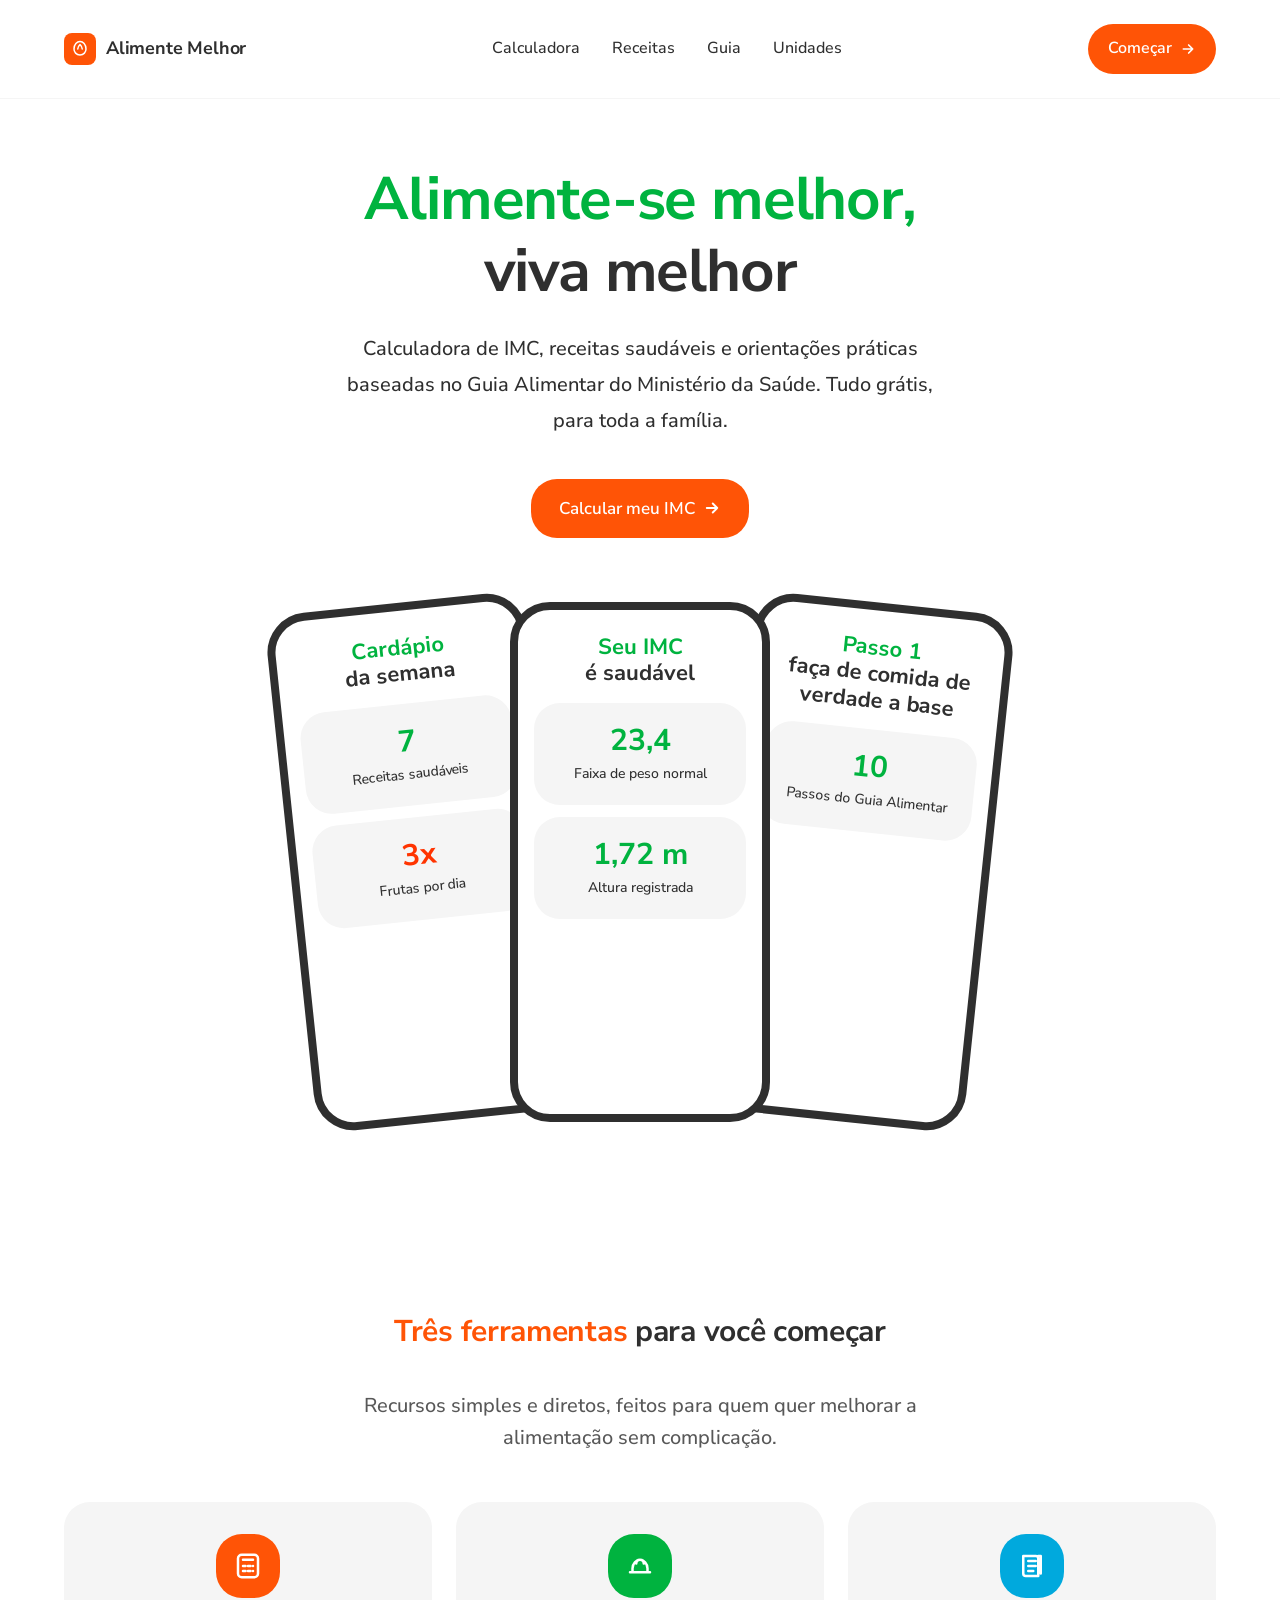
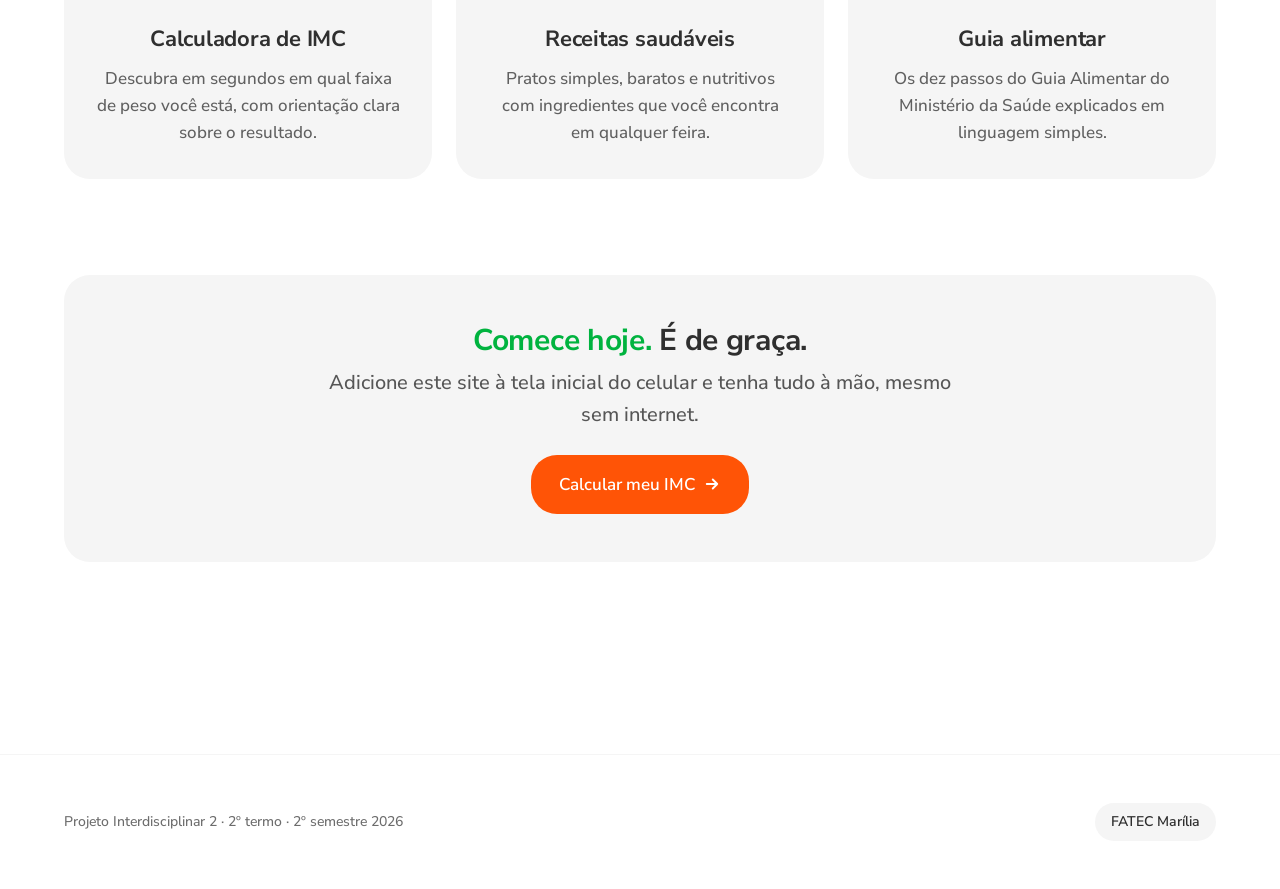
==== index.html @ 2efef9ff "primeiro envio" ====
<!DOCTYPE html>
<html lang="pt-BR">
<head>
  <meta charset="UTF-8">
  <meta name="viewport" content="width=device-width, initial-scale=1.0">
  <title>Alimente Melhor — Orientação sobre alimentação saudável</title>
  <meta name="description" content="Calculadora de IMC, receitas simples e o Guia Alimentar do Ministério da Saúde em linguagem clara. Projeto educativo da FATEC Marília.">
  <meta name="theme-color" content="#ff5406">

  <!-- PWA -->
  <link rel="manifest" href="manifest.json">
  <link rel="icon" type="image/svg+xml" href="assets/icons/icon.svg">

  <!-- Fonte primária: Nunito Sans (substituto oficial de Aquawax Pro) -->
  <link rel="preconnect" href="https://fonts.googleapis.com">
  <link rel="preconnect" href="https://fonts.gstatic.com" crossorigin>
  <link href="https://fonts.googleapis.com/css2?family=Nunito+Sans:wght@500;600;700&display=swap" rel="stylesheet">

  <link rel="stylesheet" href="css/variables.css">
  <link rel="stylesheet" href="css/style.css">
</head>
<body>

  <!-- ========== Header ========== -->
  <header class="site-header">
    <div class="container">
      <a href="index.html" class="brand">
        <div class="brand-mark" aria-hidden="true">
          <svg width="18" height="18" viewBox="0 0 24 24" fill="none">
            <path d="M12 2C8 2 4 6 4 12c0 4 3 8 8 8s8-4 8-8c0-6-4-10-8-10z M12 6c-2 2-3 4-3 6 M12 6c2 2 3 4 3 6" stroke="white" stroke-width="2" stroke-linecap="round"/>
          </svg>
        </div>
        <span class="brand-name">Alimente Melhor</span>
      </a>

      <nav class="site-nav" aria-label="Navegação principal">
        <a href="calculadora.html" class="nav-link">Calculadora</a>
        <a href="receitas.html" class="nav-link">Receitas</a>
        <a href="guia.html" class="nav-link">Guia</a>
        <a href="unidades.html" class="nav-link">Unidades</a>
      </nav>

      <a href="calculadora.html" class="btn-filled">
        Começar
        <svg width="16" height="16" viewBox="0 0 24 24" fill="none" aria-hidden="true">
          <path d="M5 12h14 M13 6l6 6-6 6" stroke="currentColor" stroke-width="2.5" stroke-linecap="round" stroke-linejoin="round"/>
        </svg>
      </a>
    </div>
  </header>

  <!-- ========== Hero ========== -->
  <section class="hero">
    <div class="container">
      <h1 class="hero-headline">
        <span class="accent-green">Alimente-se melhor,</span><br>
        <span class="dark">viva melhor</span>
      </h1>
      <p class="hero-sub">
        Calculadora de IMC, receitas saudáveis e orientações práticas baseadas no
        Guia Alimentar do Ministério da Saúde. Tudo grátis, para toda a família.
      </p>
      <div class="hero-actions">
        <a href="calculadora.html" class="btn-filled large">
          Calcular meu IMC
          <svg width="18" height="18" viewBox="0 0 24 24" fill="none" aria-hidden="true">
            <path d="M5 12h14 M13 6l6 6-6 6" stroke="currentColor" stroke-width="2.5" stroke-linecap="round" stroke-linejoin="round"/>
          </svg>
        </a>
      </div>

      <!-- Mockups de tela (representando o site em uso) -->
      <div class="hero-mockups" aria-hidden="true">
        <div class="phone-mockup rotate-left">
          <div class="mockup-inner-headline"><span class="g">Cardápio</span><br>da semana</div>
          <div class="mockup-inner-card">
            <div class="mockup-metric">7</div>
            <div class="mockup-label">Receitas saudáveis</div>
          </div>
          <div class="mockup-inner-card">
            <div class="mockup-metric warn">3x</div>
            <div class="mockup-label">Frutas por dia</div>
          </div>
        </div>

        <div class="phone-mockup center">
          <div class="mockup-inner-headline"><span class="g">Seu IMC</span><br>é saudável</div>
          <div class="mockup-inner-card">
            <div class="mockup-metric">23,4</div>
            <div class="mockup-label">Faixa de peso normal</div>
          </div>
          <div class="mockup-inner-card">
            <div class="mockup-metric">1,72 m</div>
            <div class="mockup-label">Altura registrada</div>
          </div>
        </div>

        <div class="phone-mockup rotate-right">
          <div class="mockup-inner-headline"><span class="g">Passo 1</span><br>faça de comida de verdade a base</div>
          <div class="mockup-inner-card">
            <div class="mockup-metric">10</div>
            <div class="mockup-label">Passos do Guia Alimentar</div>
          </div>
        </div>
      </div>
    </div>
  </section>

  <!-- ========== Features ========== -->
  <section class="section" style="background: var(--color-paper-white);">
    <div class="container">
      <h2 class="section-heading">
        <span class="accent-orange">Três ferramentas</span>
        <span class="dark">para você começar</span>
      </h2>
      <p class="section-sub">
        Recursos simples e diretos, feitos para quem quer melhorar
        a alimentação sem complicação.
      </p>

      <div class="feature-grid">
        <a href="calculadora.html" class="feature-card">
          <div class="feature-icon orange" aria-hidden="true">
            <svg width="30" height="30" viewBox="0 0 24 24" fill="none">
              <rect x="4" y="3" width="16" height="18" rx="3" stroke="white" stroke-width="2"/>
              <path d="M8 7h8 M8 12h2 M12 12h2 M16 12h.01 M8 16h2 M12 16h2 M16 16h.01" stroke="white" stroke-width="2" stroke-linecap="round"/>
            </svg>
          </div>
          <h3 class="feature-title">Calculadora de IMC</h3>
          <p class="feature-text">
            Descubra em segundos em qual faixa de peso você está, com
            orientação clara sobre o resultado.
          </p>
        </a>

        <a href="receitas.html" class="feature-card">
          <div class="feature-icon green" aria-hidden="true">
            <svg width="30" height="30" viewBox="0 0 24 24" fill="none">
              <path d="M6 14c0-4 3-7 6-7s6 3 6 7v3H6v-3z M4 17h16 M9 10c0-2 1-3 3-3s3 1 3 3" stroke="white" stroke-width="2" stroke-linecap="round" stroke-linejoin="round"/>
            </svg>
          </div>
          <h3 class="feature-title">Receitas saudáveis</h3>
          <p class="feature-text">
            Pratos simples, baratos e nutritivos com ingredientes que
            você encontra em qualquer feira.
          </p>
        </a>

        <a href="guia.html" class="feature-card">
          <div class="feature-icon blue" aria-hidden="true">
            <svg width="30" height="30" viewBox="0 0 24 24" fill="none">
              <path d="M5 4h10a2 2 0 012 2v14H7a2 2 0 01-2-2V4z M17 4h2v14 M9 8h6 M9 12h6 M9 16h4" stroke="white" stroke-width="2" stroke-linecap="round" stroke-linejoin="round"/>
            </svg>
          </div>
          <h3 class="feature-title">Guia alimentar</h3>
          <p class="feature-text">
            Os dez passos do Guia Alimentar do Ministério da Saúde
            explicados em linguagem simples.
          </p>
        </a>
      </div>
    </div>
  </section>

  <!-- ========== CTA final ========== -->
  <section class="section" style="padding-top: 0;">
    <div class="container">
      <div class="cta-card">
        <h2 class="section-heading" style="margin-bottom: var(--space-1);">
          <span class="accent-green">Comece hoje.</span>
          <span class="dark">É de graça.</span>
        </h2>
        <p class="section-sub">
          Adicione este site à tela inicial do celular e tenha tudo à mão,
          mesmo sem internet.
        </p>
        <a href="calculadora.html" class="btn-filled large">
          Calcular meu IMC
          <svg width="18" height="18" viewBox="0 0 24 24" fill="none" aria-hidden="true">
            <path d="M5 12h14 M13 6l6 6-6 6" stroke="currentColor" stroke-width="2.5" stroke-linecap="round" stroke-linejoin="round"/>
          </svg>
        </a>
      </div>
    </div>
  </section>

  <!-- ========== Footer ========== -->
  <footer class="site-footer">
    <div class="container">
      <span class="footer-text">Projeto Interdisciplinar 2 · 2º termo · 2º semestre 2026</span>
      <span class="footer-badge">FATEC Marília</span>
    </div>
  </footer>

  <!-- Service worker -->
  <script>
    if ('serviceWorker' in navigator) {
      window.addEventListener('load', () => {
        navigator.serviceWorker.register('sw.js').catch(() => {});
      });
    }
  </script>
</body>
</html>
---- css/variables.css ----
/* ============================================================
   Alimente Melhor — Design Tokens
   Baseado no sistema de estilo Foodnoms
   ============================================================ */

:root {
  /* -----------------------------------
     Cores — paleta fechada, não adicionar novas
     ----------------------------------- */

  /* Superfícies */
  --color-paper-white: #ffffff;        /* canvas dominante */
  --color-fog: #f5f5f5;                /* canvas alternativo (cards, seções) */

  /* Acentos quentes */
  --color-ember-orange: #ff5406;       /* acento de marca (botões preenchidos, logo) */
  --color-sunset-orange: #ff6d00;      /* headings secundários */
  --color-signal-red-orange: #ff3400;  /* dado negativo / excesso */
  --color-alert-red: #ff001e;          /* alerta máximo */

  /* Acentos frios */
  --color-verdant-green: #00b33f;      /* dado positivo / progresso */
  --color-sky-blue: #00a9dd;           /* categorias de dados */
  --color-mist-blue: #72a2c5;          /* dado secundário */
  --color-iris: #5856de;               /* headings em páginas de suporte */
  --color-electric-blue: #0099f9;      /* highlights em suporte */
  --color-plum: #bd4be5;               /* tags de categoria */
  --color-amber: #945300;              /* texto de dado denso */

  /* Texto */
  --color-graphite: #2f2f2f;           /* texto primário */
  --color-charcoal: #000000;           /* ênfase máxima (uso raro) */

  /* -----------------------------------
     Tipografia
     ----------------------------------- */

  /* Fonte primária — Nunito Sans como substituto oficial de Aquawax Pro */
  --font-primary: 'Nunito Sans', ui-sans-serif, system-ui, -apple-system,
                  BlinkMacSystemFont, "Segoe UI", Roboto, sans-serif;

  /* Fonte de UI micro (< 12px) */
  --font-system: ui-sans-serif, system-ui, -apple-system, BlinkMacSystemFont,
                 "Segoe UI", Roboto, sans-serif;

  /* Escala tipográfica — NUNCA interpolar entre estes valores */
  --text-tiny: 12px;         /* line-height 1.2 */
  --text-caption: 14px;      /* line-height 1.2 */
  --text-body-sm: 16px;      /* line-height 1.4 */
  --text-body: 17px;         /* line-height 1.6 */
  --text-subheading: 20px;   /* line-height 1.8 */
  --text-heading-sm: 22px;   /* line-height 1.2 */
  --text-heading: 30px;      /* line-height 1.2 — section headings */
  --text-display: 60px;      /* line-height 1.2 — hero */

  /* Pesos */
  --weight-medium: 500;
  --weight-demibold: 600;
  --weight-bold: 700;

  /* -----------------------------------
     Espaçamento — base 8px
     ----------------------------------- */
  --space-1: 8px;
  --space-3: 24px;
  --space-4: 32px;
  --space-5: 40px;
  --space-6: 48px;
  --space-7: 56px;
  --space-8: 64px;
  --space-12: 96px;   /* section gap */

  /* -----------------------------------
     Layout
     ----------------------------------- */
  --page-max-width: 1200px;
  --section-gap: 96px;
  --card-padding: 32px;
  --element-gap: 20px;

  /* -----------------------------------
     Border radius — 26px em TUDO interativo/card
     ----------------------------------- */
  --radius: 26px;
}
---- css/style.css ----
/* ============================================================
   Alimente Melhor — Estilos base
   Regras do sistema:
   - Radius 26px em TUDO interativo (botão, card, tag, input)
   - Zero sombra, zero gradiente — sistema flat
   - Headlines duas cores: cor de resultado + Graphite
   - Texto colorido apenas sobre branco ou Fog
   ============================================================ */

/* -----------------------------------
   Reset básico
   ----------------------------------- */
*,
*::before,
*::after {
  box-sizing: border-box;
  margin: 0;
  padding: 0;
}

html {
  scroll-behavior: smooth;
}

body {
  font-family: var(--font-primary);
  font-size: var(--text-body);
  font-weight: var(--weight-medium);
  line-height: 1.6;
  color: var(--color-graphite);
  background: var(--color-paper-white);
  -webkit-font-smoothing: antialiased;
  -moz-osx-font-smoothing: grayscale;
}

img,
svg {
  display: block;
  max-width: 100%;
}

a {
  color: inherit;
  text-decoration: none;
}

button {
  font-family: inherit;
  cursor: pointer;
  border: none;
  background: none;
}

/* -----------------------------------
   Layout container
   ----------------------------------- */
.container {
  max-width: var(--page-max-width);
  margin: 0 auto;
  padding: 0 var(--space-3);
}

.section {
  padding: var(--section-gap) 0;
}

/* -----------------------------------
   Header
   ----------------------------------- */
.site-header {
  padding: var(--space-3) 0;
  background: var(--color-paper-white);
  border-bottom: 1px solid var(--color-fog);
}

.site-header .container {
  display: flex;
  align-items: center;
  justify-content: space-between;
  gap: var(--space-3);
}

.brand {
  display: flex;
  align-items: center;
  gap: 10px;
  color: var(--color-graphite);
}

.brand-mark {
  width: 32px;
  height: 32px;
  background: var(--color-ember-orange);
  border-radius: 8px;
  display: flex;
  align-items: center;
  justify-content: center;
  color: var(--color-paper-white);
  font-weight: var(--weight-bold);
  font-size: 18px;
}

.brand-name {
  font-size: 18px;
  font-weight: var(--weight-bold);
  color: var(--color-graphite);
  letter-spacing: -0.01em;
}

.site-nav {
  display: flex;
  gap: var(--space-3);
}

.nav-link {
  font-size: var(--text-body-sm);
  font-weight: var(--weight-medium);
  color: var(--color-graphite);
  padding: 8px 4px;
}

.nav-link:hover {
  color: var(--color-ember-orange);
}

/* -----------------------------------
   Botão preenchido (brand accent)
   Ember Orange preenchido — radius 26px
   ----------------------------------- */
.btn-filled {
  display: inline-flex;
  align-items: center;
  gap: 8px;
  background: var(--color-ember-orange);
  color: var(--color-paper-white);
  font-size: var(--text-body-sm);
  font-weight: var(--weight-demibold);
  padding: 12px 20px;
  border-radius: var(--radius);
  transition: background 0.15s ease;
}

.btn-filled:hover {
  background: var(--color-signal-red-orange);
}

.btn-filled.large {
  font-size: var(--text-body);
  padding: 16px 28px;
}

/* Botão escuro (Graphite) — variante do App Store Badge */
.btn-dark {
  display: inline-flex;
  align-items: center;
  gap: 8px;
  background: var(--color-graphite);
  color: var(--color-paper-white);
  font-size: var(--text-body-sm);
  font-weight: var(--weight-demibold);
  padding: 12px 20px;
  border-radius: var(--radius);
}

/* -----------------------------------
   Hero
   ----------------------------------- */
.hero {
  padding: var(--space-8) 0 var(--space-12);
  text-align: center;
  background: var(--color-paper-white);
}

.hero-headline {
  font-size: var(--text-display);
  font-weight: var(--weight-bold);
  line-height: 1.2;
  letter-spacing: -0.02em;
  margin-bottom: var(--space-3);
  max-width: 900px;
  margin-left: auto;
  margin-right: auto;
}

/* Padrão two-tone: cor de resultado + Graphite */
.hero-headline .accent-green { color: var(--color-verdant-green); }
.hero-headline .accent-orange { color: var(--color-ember-orange); }
.hero-headline .dark { color: var(--color-graphite); }

.hero-sub {
  font-size: var(--text-subheading);
  font-weight: var(--weight-medium);
  line-height: 1.8;
  color: var(--color-graphite);
  max-width: 600px;
  margin: 0 auto var(--space-5);
}

.hero-actions {
  display: flex;
  justify-content: center;
  gap: var(--space-1);
  flex-wrap: wrap;
}

/* Hero mockups — 3 telas em fanning */
.hero-mockups {
  margin-top: var(--space-8);
  display: flex;
  justify-content: center;
  align-items: center;
  gap: -20px;
  flex-wrap: wrap;
}

.phone-mockup {
  width: 260px;
  height: 520px;
  background: var(--color-paper-white);
  border: 8px solid var(--color-graphite);
  border-radius: 40px;
  padding: 24px 16px;
  margin: 0 -20px;
  position: relative;
}

.phone-mockup.rotate-left { transform: rotate(-6deg); }
.phone-mockup.rotate-right { transform: rotate(6deg); }
.phone-mockup.center { z-index: 2; }

/* Conteúdo interno do mockup — mantém estilo Foodnoms */
.mockup-inner-headline {
  font-size: 22px;
  font-weight: var(--weight-bold);
  line-height: 1.2;
  margin-bottom: 16px;
  color: var(--color-graphite);
}

.mockup-inner-headline .g { color: var(--color-verdant-green); }

.mockup-inner-card {
  background: var(--color-fog);
  border-radius: var(--radius);
  padding: 20px;
  margin-bottom: 12px;
}

.mockup-metric {
  font-size: 30px;
  font-weight: var(--weight-bold);
  line-height: 1.2;
  color: var(--color-verdant-green);
}

.mockup-metric.warn { color: var(--color-signal-red-orange); }

.mockup-label {
  font-size: 14px;
  font-weight: var(--weight-medium);
  color: var(--color-graphite);
  margin-top: 4px;
}

/* -----------------------------------
   Section heading — 30px Bold two-tone
   ----------------------------------- */
.section-heading {
  font-size: var(--text-heading);
  font-weight: var(--weight-bold);
  line-height: 1.2;
  letter-spacing: -0.01em;
  margin-bottom: var(--space-5);
  text-align: center;
}

.section-heading .accent-green { color: var(--color-verdant-green); }
.section-heading .accent-orange { color: var(--color-ember-orange); }
.section-heading .dark { color: var(--color-graphite); }

.section-sub {
  font-size: var(--text-subheading);
  font-weight: var(--weight-medium);
  line-height: 1.6;
  color: var(--color-graphite);
  max-width: 640px;
  margin: 0 auto var(--space-6);
  text-align: center;
  opacity: 0.8;
}

/* -----------------------------------
   Feature cards — 26px radius, fundo Fog
   ----------------------------------- */
.feature-grid {
  display: grid;
  grid-template-columns: repeat(auto-fit, minmax(260px, 1fr));
  gap: var(--space-3);
}

.feature-card {
  background: var(--color-fog);
  border-radius: var(--radius);
  padding: var(--card-padding);
  text-align: center;
}

.feature-icon {
  width: 64px;
  height: 64px;
  border-radius: var(--radius);
  display: inline-flex;
  align-items: center;
  justify-content: center;
  color: var(--color-paper-white);
  font-size: 30px;
  font-weight: var(--weight-bold);
  margin-bottom: var(--space-3);
}

.feature-icon.orange { background: var(--color-ember-orange); }
.feature-icon.green { background: var(--color-verdant-green); }
.feature-icon.blue { background: var(--color-sky-blue); }
.feature-icon.iris { background: var(--color-iris); }

.feature-title {
  font-size: var(--text-heading-sm);
  font-weight: var(--weight-bold);
  color: var(--color-graphite);
  margin-bottom: 8px;
  letter-spacing: -0.01em;
}

.feature-text {
  font-size: var(--text-body);
  font-weight: var(--weight-medium);
  line-height: 1.6;
  color: var(--color-graphite);
  opacity: 0.75;
}

/* -----------------------------------
   Card CTA — banner de download
   ----------------------------------- */
.cta-card {
  background: var(--color-fog);
  border-radius: var(--radius);
  padding: var(--space-6) var(--space-5);
  text-align: center;
}

.cta-card .section-heading {
  margin-bottom: var(--space-1);
}

.cta-card .section-sub {
  margin-bottom: var(--space-3);
}

/* -----------------------------------
   Calculadora IMC
   ----------------------------------- */
.calc-wrapper {
  max-width: 640px;
  margin: 0 auto;
}

.calc-form {
  background: var(--color-fog);
  border-radius: var(--radius);
  padding: var(--space-5);
  margin-bottom: var(--space-4);
}

.form-row {
  display: grid;
  grid-template-columns: 1fr 1fr;
  gap: var(--space-3);
  margin-bottom: var(--space-3);
}

@media (max-width: 480px) {
  .form-row { grid-template-columns: 1fr; }
}

.form-field label {
  display: block;
  font-size: var(--text-caption);
  font-weight: var(--weight-demibold);
  color: var(--color-graphite);
  margin-bottom: 8px;
}

.form-field input {
  width: 100%;
  font-family: inherit;
  font-size: var(--text-body);
  font-weight: var(--weight-medium);
  color: var(--color-graphite);
  background: var(--color-paper-white);
  border: 2px solid transparent;
  border-radius: var(--radius);
  padding: 14px 20px;
  outline: none;
  transition: border-color 0.15s ease;
}

.form-field input:focus {
  border-color: var(--color-ember-orange);
}

.form-error {
  font-size: var(--text-caption);
  font-weight: var(--weight-demibold);
  color: var(--color-signal-red-orange);
  margin-top: 8px;
  min-height: 20px;
}

/* Resultado */
.result-card {
  background: var(--color-paper-white);
  border: 3px solid var(--color-fog);
  border-radius: var(--radius);
  padding: var(--space-5);
  text-align: center;
  display: none;
}

.result-card.visible { display: block; }

.result-imc-label {
  font-size: var(--text-caption);
  font-weight: var(--weight-demibold);
  color: var(--color-graphite);
  opacity: 0.7;
  text-transform: uppercase;
  letter-spacing: 0.08em;
  margin-bottom: 8px;
}

.result-imc-value {
  font-size: var(--text-display);
  font-weight: var(--weight-bold);
  line-height: 1.2;
  margin-bottom: var(--space-1);
}

.result-classification {
  font-size: var(--text-heading);
  font-weight: var(--weight-bold);
  line-height: 1.2;
  margin-bottom: var(--space-3);
}

.result-message {
  font-size: var(--text-body);
  font-weight: var(--weight-medium);
  line-height: 1.6;
  color: var(--color-graphite);
  max-width: 480px;
  margin: 0 auto var(--space-3);
  opacity: 0.85;
}

/* Cores de resultado por faixa */
.color-blue { color: var(--color-sky-blue); }
.color-green { color: var(--color-verdant-green); }
.color-orange { color: var(--color-sunset-orange); }
.color-red-orange { color: var(--color-signal-red-orange); }
.color-red { color: var(--color-alert-red); }

/* Barra de escala */
.scale-bar {
  display: flex;
  border-radius: var(--radius);
  overflow: hidden;
  height: 12px;
  margin: var(--space-3) 0;
}

.scale-segment {
  flex: 1;
  height: 100%;
}

.scale-segment.blue { background: var(--color-sky-blue); }
.scale-segment.green { background: var(--color-verdant-green); }
.scale-segment.orange { background: var(--color-sunset-orange); }
.scale-segment.red-orange { background: var(--color-signal-red-orange); }
.scale-segment.red { background: var(--color-alert-red); }

.scale-legend {
  display: flex;
  justify-content: space-between;
  font-size: var(--text-tiny);
  font-family: var(--font-system);
  font-weight: var(--weight-demibold);
  color: var(--color-graphite);
  opacity: 0.7;
}

/* -----------------------------------
   Receitas grid
   ----------------------------------- */
.recipe-grid {
  display: grid;
  grid-template-columns: repeat(auto-fit, minmax(280px, 1fr));
  gap: var(--space-3);
}

.recipe-card {
  background: var(--color-fog);
  border-radius: var(--radius);
  padding: var(--card-padding);
  display: flex;
  flex-direction: column;
}

.recipe-tag {
  display: inline-block;
  align-self: flex-start;
  background: var(--color-paper-white);
  color: var(--color-verdant-green);
  font-size: var(--text-caption);
  font-weight: var(--weight-demibold);
  padding: 6px 14px;
  border-radius: var(--radius);
  margin-bottom: var(--space-1);
}

.recipe-tag.orange { color: var(--color-ember-orange); }
.recipe-tag.iris { color: var(--color-iris); }

.recipe-title {
  font-size: var(--text-heading-sm);
  font-weight: var(--weight-bold);
  color: var(--color-graphite);
  margin-bottom: var(--space-1);
  letter-spacing: -0.01em;
}

.recipe-desc {
  font-size: var(--text-body-sm);
  font-weight: var(--weight-medium);
  line-height: 1.5;
  color: var(--color-graphite);
  opacity: 0.75;
  margin-bottom: var(--space-3);
}

.recipe-details {
  border-top: 1px solid var(--color-paper-white);
  padding-top: var(--space-3);
  margin-top: auto;
}

.recipe-details h4 {
  font-size: var(--text-caption);
  font-weight: var(--weight-demibold);
  color: var(--color-graphite);
  text-transform: uppercase;
  letter-spacing: 0.06em;
  opacity: 0.6;
  margin-bottom: 10px;
}

.recipe-details ul {
  list-style: none;
  font-size: var(--text-body-sm);
  font-weight: var(--weight-medium);
  line-height: 1.6;
  color: var(--color-graphite);
}

.recipe-details li {
  padding-left: 18px;
  position: relative;
  margin-bottom: 4px;
}

.recipe-details li::before {
  content: '';
  position: absolute;
  left: 0;
  top: 10px;
  width: 6px;
  height: 6px;
  border-radius: 50%;
  background: var(--color-verdant-green);
}

/* -----------------------------------
   Guia — passos numerados
   ----------------------------------- */
.step-list {
  display: grid;
  gap: var(--space-3);
}

.step-item {
  background: var(--color-fog);
  border-radius: var(--radius);
  padding: var(--card-padding);
  display: grid;
  grid-template-columns: 64px 1fr;
  gap: var(--space-3);
  align-items: start;
}

@media (max-width: 480px) {
  .step-item { grid-template-columns: 1fr; }
}

.step-number {
  width: 64px;
  height: 64px;
  border-radius: var(--radius);
  background: var(--color-ember-orange);
  color: var(--color-paper-white);
  display: flex;
  align-items: center;
  justify-content: center;
  font-size: var(--text-heading);
  font-weight: var(--weight-bold);
  line-height: 1;
}

.step-content h3 {
  font-size: var(--text-heading-sm);
  font-weight: var(--weight-bold);
  color: var(--color-graphite);
  margin-bottom: 8px;
  letter-spacing: -0.01em;
}

.step-content p {
  font-size: var(--text-body);
  font-weight: var(--weight-medium);
  line-height: 1.6;
  color: var(--color-graphite);
  opacity: 0.85;
}

/* -----------------------------------
   Disclaimer / aviso
   ----------------------------------- */
.disclaimer {
  background: var(--color-fog);
  border-radius: var(--radius);
  padding: var(--space-3);
  font-size: var(--text-body-sm);
  font-weight: var(--weight-medium);
  line-height: 1.6;
  color: var(--color-graphite);
  opacity: 0.85;
  max-width: 640px;
  margin: var(--space-4) auto 0;
  text-align: center;
}

.disclaimer strong {
  font-weight: var(--weight-bold);
  color: var(--color-graphite);
  opacity: 1;
}

/* -----------------------------------
   Footer
   ----------------------------------- */
.site-footer {
  background: var(--color-paper-white);
  border-top: 1px solid var(--color-fog);
  padding: var(--space-6) 0;
  margin-top: var(--space-12);
}

.site-footer .container {
  display: flex;
  align-items: center;
  justify-content: space-between;
  gap: var(--space-3);
  flex-wrap: wrap;
}

.footer-text {
  font-size: var(--text-caption);
  font-weight: var(--weight-medium);
  color: var(--color-graphite);
  opacity: 0.7;
}

.footer-badge {
  font-size: var(--text-caption);
  font-weight: var(--weight-demibold);
  color: var(--color-graphite);
  background: var(--color-fog);
  padding: 8px 16px;
  border-radius: var(--radius);
}

/* -----------------------------------
   Responsividade — hero display 60→40 em telas pequenas
   ----------------------------------- */
@media (max-width: 720px) {
  .hero-headline { font-size: 40px; }
  .section-heading { font-size: 26px; }
  .result-imc-value { font-size: 48px; }
  .result-classification { font-size: 24px; }

  .site-nav { display: none; }

  .phone-mockup { width: 200px; height: 400px; }
  .phone-mockup.rotate-left,
  .phone-mockup.rotate-right { display: none; }
}
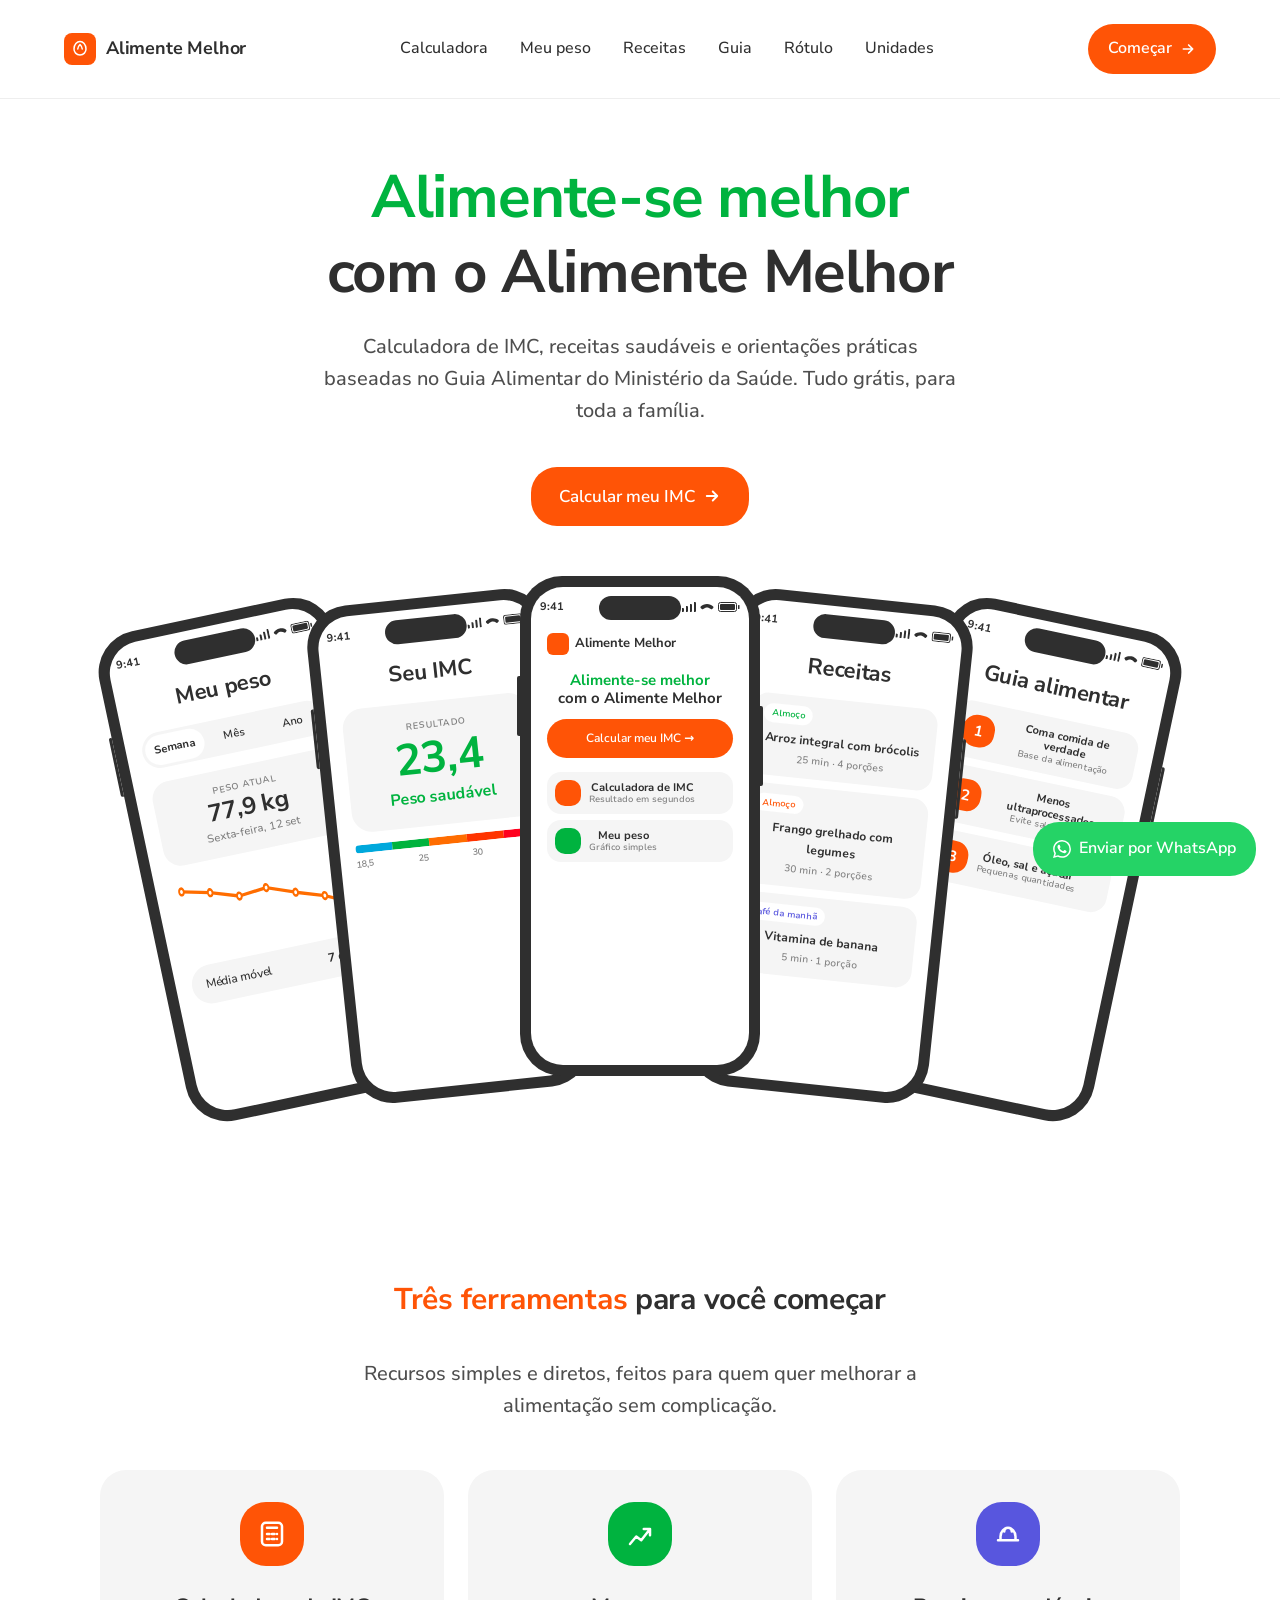
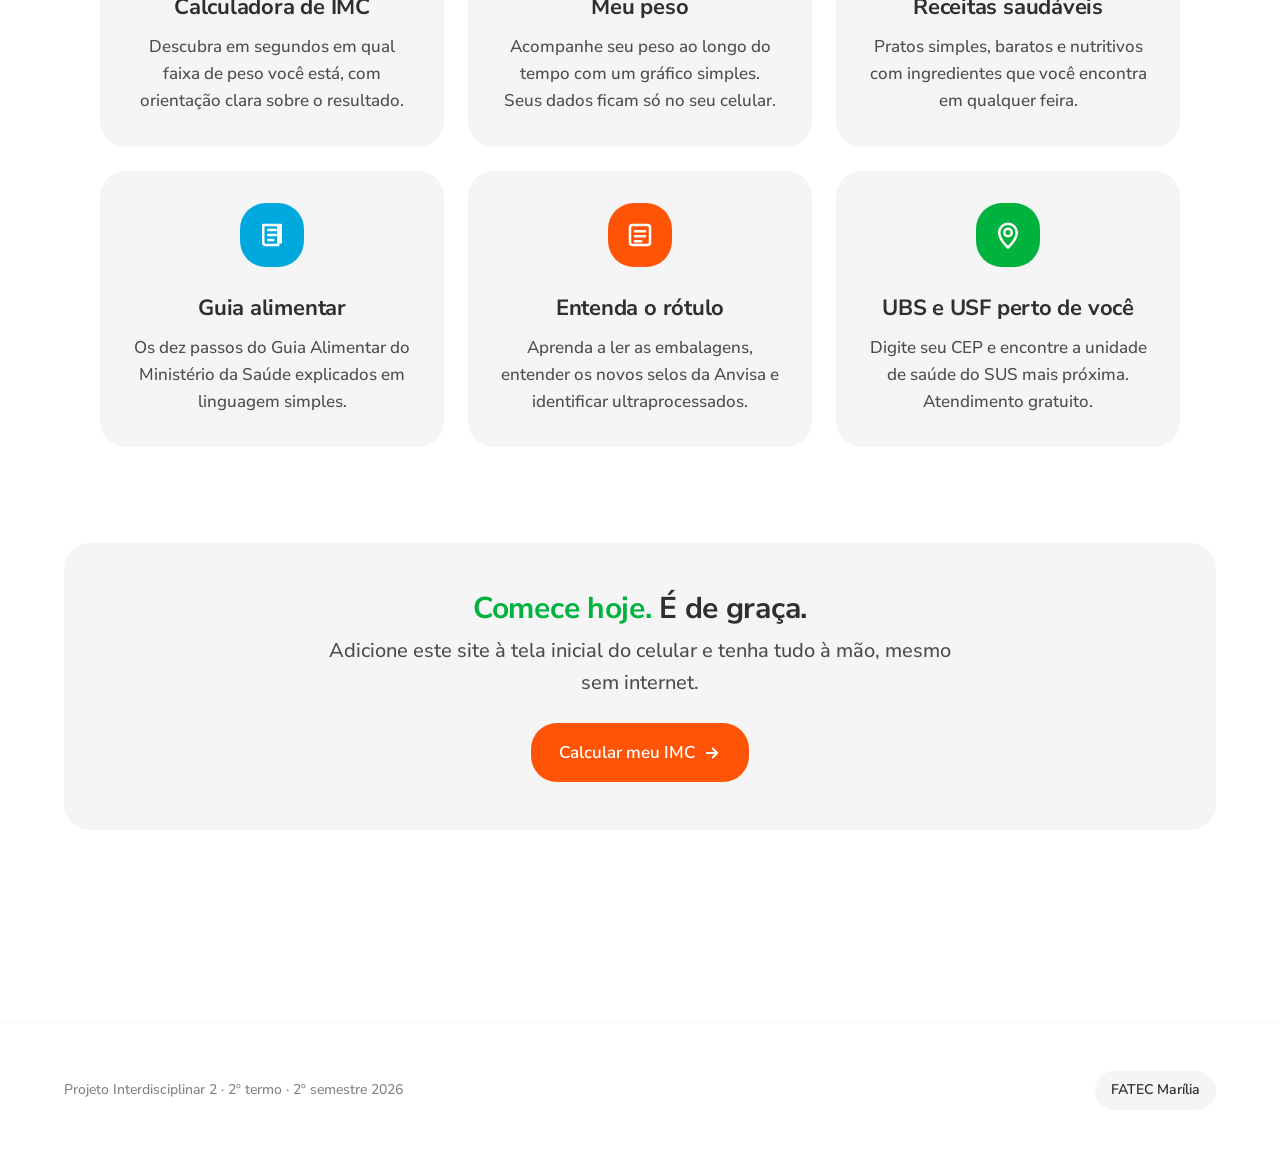
==== commit 6e609a0f: "pequenas-atualizações" ====
--- a/index.html
+++ b/index.html
@@ -35,8 +35,10 @@
 
       <nav class="site-nav" aria-label="Navegação principal">
         <a href="calculadora.html" class="nav-link">Calculadora</a>
+        <a href="peso.html" class="nav-link">Meu peso</a>
         <a href="receitas.html" class="nav-link">Receitas</a>
         <a href="guia.html" class="nav-link">Guia</a>
+        <a href="rotulo.html" class="nav-link">Rótulo</a>
         <a href="unidades.html" class="nav-link">Unidades</a>
       </nav>
 
@@ -53,8 +55,15 @@
   <section class="hero">
     <div class="container">
       <h1 class="hero-headline">
-        <span class="accent-green">Alimente-se melhor,</span><br>
-        <span class="dark">viva melhor</span>
+        <span class="rotating-word" aria-live="polite">
+          <span class="word active" style="color: var(--color-verdant-green);">Alimente-se melhor</span>
+          <span class="word" style="color: var(--color-ember-orange);">Cuide da sua saúde</span>
+          <span class="word" style="color: var(--color-sky-blue);">Beba mais água</span>
+          <span class="word" style="color: var(--color-mist-blue);">Reduza o sódio</span>
+          <span class="word" style="color: var(--color-iris);">Evite ultraprocessados</span>
+          <span class="word" style="color: var(--color-plum);">Coma comida de verdade</span>
+        </span>
+        <span class="hero-white-text">com o Alimente Melhor</span>
       </h1>
       <p class="hero-sub">
         Calculadora de IMC, receitas saudáveis e orientações práticas baseadas no
@@ -69,37 +78,187 @@
         </a>
       </div>
 
-      <!-- Mockups de tela (representando o site em uso) -->
+      <!-- Wall of iPhones — mostrando telas reais do app -->
       <div class="hero-mockups" aria-hidden="true">
+
+        <!-- Tela 1: Meu peso (gráfico laranja) -->
+        <div class="phone-mockup rotate-left-more">
+          <div class="notch"></div>
+          <div class="phone-status">
+            <span class="phone-status-time">9:41</span>
+            <span class="phone-status-icons">
+              <svg width="16" height="10" viewBox="0 0 16 10" fill="currentColor"><path d="M14 0h1a1 1 0 011 1v8a1 1 0 01-1 1h-1V0zM10 2h1a1 1 0 011 1v6a1 1 0 01-1 1h-1V2zM6 4h1a1 1 0 011 1v4a1 1 0 01-1 1H6V4zM2 6h1a1 1 0 011 1v2a1 1 0 01-1 1H2V6z"/></svg>
+              <svg width="14" height="10" viewBox="0 0 14 10" fill="currentColor"><path d="M7 2C4.5 2 2.3 3 .7 4.5c-.4.4-.4 1 0 1.4L1.8 7c.4.4 1 .4 1.4 0C4.4 6 5.7 5.4 7 5.4s2.6.6 3.8 1.6c.4.4 1 .4 1.4 0l1-1.1c.4-.4.4-1 0-1.4C11.7 3 9.5 2 7 2z"/></svg>
+              <svg width="22" height="10" viewBox="0 0 22 10" fill="none"><rect x="0.5" y="0.5" width="18" height="9" rx="2" stroke="currentColor"/><rect x="2" y="2" width="15" height="6" rx="1" fill="currentColor"/><rect x="20" y="3" width="1.5" height="4" rx="0.5" fill="currentColor"/></svg>
+            </span>
+          </div>
+          <div class="phone-screen">
+            <div class="mockup-title">Meu peso</div>
+            <div class="mockup-tabs">
+              <span class="mockup-tab active">Semana</span>
+              <span class="mockup-tab">Mês</span>
+              <span class="mockup-tab">Ano</span>
+            </div>
+            <div class="mockup-metric-big">
+              <span class="mockup-metric-label">PESO ATUAL</span>
+              <span class="mockup-metric-value">77,9 kg</span>
+              <span class="mockup-metric-sub">Sexta-feira, 12 set</span>
+            </div>
+            <div class="mockup-chart-mini">
+              <svg viewBox="0 0 200 60" preserveAspectRatio="none" xmlns="http://www.w3.org/2000/svg">
+                <polyline points="10,10 40,15 70,22 100,20 130,28 160,35 190,45" fill="none" stroke="#ff6d00" stroke-width="2.5" stroke-linecap="round" stroke-linejoin="round"/>
+                <circle cx="10" cy="10" r="2.5" fill="#fff" stroke="#ff6d00" stroke-width="2"/>
+                <circle cx="40" cy="15" r="2.5" fill="#fff" stroke="#ff6d00" stroke-width="2"/>
+                <circle cx="70" cy="22" r="2.5" fill="#fff" stroke="#ff6d00" stroke-width="2"/>
+                <circle cx="100" cy="20" r="2.5" fill="#fff" stroke="#ff6d00" stroke-width="2"/>
+                <circle cx="130" cy="28" r="2.5" fill="#fff" stroke="#ff6d00" stroke-width="2"/>
+                <circle cx="160" cy="35" r="2.5" fill="#fff" stroke="#ff6d00" stroke-width="2"/>
+                <circle cx="190" cy="45" r="2.5" fill="#fff" stroke="#ff6d00" stroke-width="2"/>
+              </svg>
+            </div>
+            <div class="mockup-avg">
+              <span>Média móvel</span>
+              <strong>7 dias</strong>
+            </div>
+          </div>
+        </div>
+
+        <!-- Tela 2: Calculadora IMC (resultado) -->
         <div class="phone-mockup rotate-left">
-          <div class="mockup-inner-headline"><span class="g">Cardápio</span><br>da semana</div>
-          <div class="mockup-inner-card">
-            <div class="mockup-metric">7</div>
-            <div class="mockup-label">Receitas saudáveis</div>
-          </div>
-          <div class="mockup-inner-card">
-            <div class="mockup-metric warn">3x</div>
-            <div class="mockup-label">Frutas por dia</div>
-          </div>
-        </div>
-
+          <div class="notch"></div>
+          <div class="phone-status">
+            <span class="phone-status-time">9:41</span>
+            <span class="phone-status-icons">
+              <svg width="16" height="10" viewBox="0 0 16 10" fill="currentColor"><path d="M14 0h1a1 1 0 011 1v8a1 1 0 01-1 1h-1V0zM10 2h1a1 1 0 011 1v6a1 1 0 01-1 1h-1V2zM6 4h1a1 1 0 011 1v4a1 1 0 01-1 1H6V4zM2 6h1a1 1 0 011 1v2a1 1 0 01-1 1H2V6z"/></svg>
+              <svg width="14" height="10" viewBox="0 0 14 10" fill="currentColor"><path d="M7 2C4.5 2 2.3 3 .7 4.5c-.4.4-.4 1 0 1.4L1.8 7c.4.4 1 .4 1.4 0C4.4 6 5.7 5.4 7 5.4s2.6.6 3.8 1.6c.4.4 1 .4 1.4 0l1-1.1c.4-.4.4-1 0-1.4C11.7 3 9.5 2 7 2z"/></svg>
+              <svg width="22" height="10" viewBox="0 0 22 10" fill="none"><rect x="0.5" y="0.5" width="18" height="9" rx="2" stroke="currentColor"/><rect x="2" y="2" width="15" height="6" rx="1" fill="currentColor"/><rect x="20" y="3" width="1.5" height="4" rx="0.5" fill="currentColor"/></svg>
+            </span>
+          </div>
+          <div class="phone-screen">
+            <div class="mockup-title">Seu IMC</div>
+            <div class="mockup-result-card">
+              <span class="mockup-metric-label">RESULTADO</span>
+              <span class="mockup-metric-huge" style="color: #00b33f;">23,4</span>
+              <span class="mockup-metric-classification" style="color: #00b33f;">Peso saudável</span>
+            </div>
+            <div class="mockup-scale">
+              <div class="mockup-scale-bar">
+                <div style="background:#00a9dd;flex:1;"></div>
+                <div style="background:#00b33f;flex:1;"></div>
+                <div style="background:#ff6d00;flex:1;"></div>
+                <div style="background:#ff3400;flex:1;"></div>
+                <div style="background:#ff001e;flex:1;"></div>
+              </div>
+              <div class="mockup-scale-legend">
+                <span>18,5</span><span>25</span><span>30</span><span>40+</span>
+              </div>
+            </div>
+          </div>
+        </div>
+
+        <!-- Tela 3: Landing (central, destaque) -->
         <div class="phone-mockup center">
-          <div class="mockup-inner-headline"><span class="g">Seu IMC</span><br>é saudável</div>
-          <div class="mockup-inner-card">
-            <div class="mockup-metric">23,4</div>
-            <div class="mockup-label">Faixa de peso normal</div>
-          </div>
-          <div class="mockup-inner-card">
-            <div class="mockup-metric">1,72 m</div>
-            <div class="mockup-label">Altura registrada</div>
-          </div>
-        </div>
-
+          <div class="notch"></div>
+          <div class="phone-status">
+            <span class="phone-status-time">9:41</span>
+            <span class="phone-status-icons">
+              <svg width="16" height="10" viewBox="0 0 16 10" fill="currentColor"><path d="M14 0h1a1 1 0 011 1v8a1 1 0 01-1 1h-1V0zM10 2h1a1 1 0 011 1v6a1 1 0 01-1 1h-1V2zM6 4h1a1 1 0 011 1v4a1 1 0 01-1 1H6V4zM2 6h1a1 1 0 011 1v2a1 1 0 01-1 1H2V6z"/></svg>
+              <svg width="14" height="10" viewBox="0 0 14 10" fill="currentColor"><path d="M7 2C4.5 2 2.3 3 .7 4.5c-.4.4-.4 1 0 1.4L1.8 7c.4.4 1 .4 1.4 0C4.4 6 5.7 5.4 7 5.4s2.6.6 3.8 1.6c.4.4 1 .4 1.4 0l1-1.1c.4-.4.4-1 0-1.4C11.7 3 9.5 2 7 2z"/></svg>
+              <svg width="22" height="10" viewBox="0 0 22 10" fill="none"><rect x="0.5" y="0.5" width="18" height="9" rx="2" stroke="currentColor"/><rect x="2" y="2" width="15" height="6" rx="1" fill="currentColor"/><rect x="20" y="3" width="1.5" height="4" rx="0.5" fill="currentColor"/></svg>
+            </span>
+          </div>
+          <div class="phone-screen">
+            <div class="mockup-brand">
+              <div class="mockup-logo-square"></div>
+              <span class="mockup-brand-name">Alimente Melhor</span>
+            </div>
+            <div class="mockup-hero-headline">
+              <span style="color: #00b33f;">Alimente-se melhor</span><br>
+              <span style="color: #2f2f2f;">com o Alimente Melhor</span>
+            </div>
+            <div class="mockup-hero-cta">Calcular meu IMC →</div>
+            <div class="mockup-mini-feature">
+              <div class="mockup-mini-icon" style="background:#ff5406;"></div>
+              <div class="mockup-mini-text">
+                <strong>Calculadora de IMC</strong>
+                <span>Resultado em segundos</span>
+              </div>
+            </div>
+            <div class="mockup-mini-feature">
+              <div class="mockup-mini-icon" style="background:#00b33f;"></div>
+              <div class="mockup-mini-text">
+                <strong>Meu peso</strong>
+                <span>Gráfico simples</span>
+              </div>
+            </div>
+          </div>
+        </div>
+
+        <!-- Tela 4: Receitas -->
         <div class="phone-mockup rotate-right">
-          <div class="mockup-inner-headline"><span class="g">Passo 1</span><br>faça de comida de verdade a base</div>
-          <div class="mockup-inner-card">
-            <div class="mockup-metric">10</div>
-            <div class="mockup-label">Passos do Guia Alimentar</div>
+          <div class="notch"></div>
+          <div class="phone-status">
+            <span class="phone-status-time">9:41</span>
+            <span class="phone-status-icons">
+              <svg width="16" height="10" viewBox="0 0 16 10" fill="currentColor"><path d="M14 0h1a1 1 0 011 1v8a1 1 0 01-1 1h-1V0zM10 2h1a1 1 0 011 1v6a1 1 0 01-1 1h-1V2zM6 4h1a1 1 0 011 1v4a1 1 0 01-1 1H6V4zM2 6h1a1 1 0 011 1v2a1 1 0 01-1 1H2V6z"/></svg>
+              <svg width="14" height="10" viewBox="0 0 14 10" fill="currentColor"><path d="M7 2C4.5 2 2.3 3 .7 4.5c-.4.4-.4 1 0 1.4L1.8 7c.4.4 1 .4 1.4 0C4.4 6 5.7 5.4 7 5.4s2.6.6 3.8 1.6c.4.4 1 .4 1.4 0l1-1.1c.4-.4.4-1 0-1.4C11.7 3 9.5 2 7 2z"/></svg>
+              <svg width="22" height="10" viewBox="0 0 22 10" fill="none"><rect x="0.5" y="0.5" width="18" height="9" rx="2" stroke="currentColor"/><rect x="2" y="2" width="15" height="6" rx="1" fill="currentColor"/><rect x="20" y="3" width="1.5" height="4" rx="0.5" fill="currentColor"/></svg>
+            </span>
+          </div>
+          <div class="phone-screen">
+            <div class="mockup-title">Receitas</div>
+            <div class="mockup-recipe">
+              <span class="mockup-recipe-tag" style="color:#00b33f;">Almoço</span>
+              <strong>Arroz integral com brócolis</strong>
+              <span class="mockup-recipe-sub">25 min · 4 porções</span>
+            </div>
+            <div class="mockup-recipe">
+              <span class="mockup-recipe-tag" style="color:#ff5406;">Almoço</span>
+              <strong>Frango grelhado com legumes</strong>
+              <span class="mockup-recipe-sub">30 min · 2 porções</span>
+            </div>
+            <div class="mockup-recipe">
+              <span class="mockup-recipe-tag" style="color:#5856de;">Café da manhã</span>
+              <strong>Vitamina de banana</strong>
+              <span class="mockup-recipe-sub">5 min · 1 porção</span>
+            </div>
+          </div>
+        </div>
+
+        <!-- Tela 5: Guia alimentar -->
+        <div class="phone-mockup rotate-right-more">
+          <div class="notch"></div>
+          <div class="phone-status">
+            <span class="phone-status-time">9:41</span>
+            <span class="phone-status-icons">
+              <svg width="16" height="10" viewBox="0 0 16 10" fill="currentColor"><path d="M14 0h1a1 1 0 011 1v8a1 1 0 01-1 1h-1V0zM10 2h1a1 1 0 011 1v6a1 1 0 01-1 1h-1V2zM6 4h1a1 1 0 011 1v4a1 1 0 01-1 1H6V4zM2 6h1a1 1 0 011 1v2a1 1 0 01-1 1H2V6z"/></svg>
+              <svg width="14" height="10" viewBox="0 0 14 10" fill="currentColor"><path d="M7 2C4.5 2 2.3 3 .7 4.5c-.4.4-.4 1 0 1.4L1.8 7c.4.4 1 .4 1.4 0C4.4 6 5.7 5.4 7 5.4s2.6.6 3.8 1.6c.4.4 1 .4 1.4 0l1-1.1c.4-.4.4-1 0-1.4C11.7 3 9.5 2 7 2z"/></svg>
+              <svg width="22" height="10" viewBox="0 0 22 10" fill="none"><rect x="0.5" y="0.5" width="18" height="9" rx="2" stroke="currentColor"/><rect x="2" y="2" width="15" height="6" rx="1" fill="currentColor"/><rect x="20" y="3" width="1.5" height="4" rx="0.5" fill="currentColor"/></svg>
+            </span>
+          </div>
+          <div class="phone-screen">
+            <div class="mockup-title">Guia alimentar</div>
+            <div class="mockup-step">
+              <div class="mockup-step-num">1</div>
+              <div class="mockup-step-content">
+                <strong>Coma comida de verdade</strong>
+                <span>Base da alimentação</span>
+              </div>
+            </div>
+            <div class="mockup-step">
+              <div class="mockup-step-num">2</div>
+              <div class="mockup-step-content">
+                <strong>Menos ultraprocessados</strong>
+                <span>Evite salgadinhos</span>
+              </div>
+            </div>
+            <div class="mockup-step">
+              <div class="mockup-step-num">3</div>
+              <div class="mockup-step-content">
+                <strong>Óleo, sal e açúcar</strong>
+                <span>Pequenas quantidades</span>
+              </div>
+            </div>
           </div>
         </div>
       </div>
@@ -133,8 +292,21 @@
           </p>
         </a>
 
+        <a href="peso.html" class="feature-card">
+          <div class="feature-icon green" aria-hidden="true">
+            <svg width="30" height="30" viewBox="0 0 24 24" fill="none">
+              <path d="M4 20L9 14L13 17L20 8 M15 8h5v5" stroke="white" stroke-width="2" stroke-linecap="round" stroke-linejoin="round"/>
+            </svg>
+          </div>
+          <h3 class="feature-title">Meu peso</h3>
+          <p class="feature-text">
+            Acompanhe seu peso ao longo do tempo com um gráfico simples.
+            Seus dados ficam só no seu celular.
+          </p>
+        </a>
+
         <a href="receitas.html" class="feature-card">
-          <div class="feature-icon green" aria-hidden="true">
+          <div class="feature-icon iris" aria-hidden="true">
             <svg width="30" height="30" viewBox="0 0 24 24" fill="none">
               <path d="M6 14c0-4 3-7 6-7s6 3 6 7v3H6v-3z M4 17h16 M9 10c0-2 1-3 3-3s3 1 3 3" stroke="white" stroke-width="2" stroke-linecap="round" stroke-linejoin="round"/>
             </svg>
@@ -156,6 +328,34 @@
           <p class="feature-text">
             Os dez passos do Guia Alimentar do Ministério da Saúde
             explicados em linguagem simples.
+          </p>
+        </a>
+
+        <a href="rotulo.html" class="feature-card">
+          <div class="feature-icon orange" aria-hidden="true">
+            <svg width="30" height="30" viewBox="0 0 24 24" fill="none">
+              <rect x="4" y="4" width="16" height="16" rx="2" stroke="white" stroke-width="2"/>
+              <path d="M8 9h8 M8 13h8 M8 17h5" stroke="white" stroke-width="2" stroke-linecap="round"/>
+            </svg>
+          </div>
+          <h3 class="feature-title">Entenda o rótulo</h3>
+          <p class="feature-text">
+            Aprenda a ler as embalagens, entender os novos selos da Anvisa
+            e identificar ultraprocessados.
+          </p>
+        </a>
+
+        <a href="unidades.html" class="feature-card">
+          <div class="feature-icon green" aria-hidden="true">
+            <svg width="30" height="30" viewBox="0 0 24 24" fill="none">
+              <path d="M12 22s7-6 7-12a7 7 0 10-14 0c0 6 7 12 7 12z" stroke="white" stroke-width="2" stroke-linejoin="round"/>
+              <circle cx="12" cy="10" r="3" stroke="white" stroke-width="2"/>
+            </svg>
+          </div>
+          <h3 class="feature-title">UBS e USF perto de você</h3>
+          <p class="feature-text">
+            Digite seu CEP e encontre a unidade de saúde do SUS mais
+            próxima. Atendimento gratuito.
           </p>
         </a>
       </div>
@@ -193,6 +393,8 @@
   </footer>
 
   <!-- Service worker -->
+  <script src="js/ui.js"></script>
+  <script src="js/hero.js"></script>
   <script>
     if ('serviceWorker' in navigator) {
       window.addEventListener('load', () => {
--- a/css/style.css
+++ b/css/style.css
@@ -3,9 +3,56 @@
    Regras do sistema:
    - Radius 26px em TUDO interativo (botão, card, tag, input)
    - Zero sombra, zero gradiente — sistema flat
-   - Headlines duas cores: cor de resultado + Graphite
-   - Texto colorido apenas sobre branco ou Fog
+   - Tema segue o sistema operacional (prefers-color-scheme)
+   - Usuário pode forçar claro/escuro via botão de acessibilidade
    ============================================================ */
+
+/* -----------------------------------
+   Tokens semânticos — padrão CLARO (paleta Foodnoms original)
+   ----------------------------------- */
+:root {
+  --surface-primary: var(--color-paper-white);      /* fundo da página */
+  --surface-elevated: var(--color-fog);             /* cards e superfícies */
+  --surface-input: var(--color-paper-white);        /* inputs */
+  --text-primary: var(--color-graphite);            /* texto principal */
+  --text-secondary: rgba(47, 47, 47, 0.85);         /* texto secundário */
+  --text-muted: rgba(47, 47, 47, 0.6);              /* labels, hints */
+  --border-subtle: rgba(47, 47, 47, 0.08);          /* divisores sutis */
+}
+
+/* Modo escuro automático — se o sistema pedir */
+@media (prefers-color-scheme: dark) {
+  :root {
+    --surface-primary: var(--color-charcoal);
+    --surface-elevated: var(--color-graphite);
+    --surface-input: #1a1a1a;
+    --text-primary: var(--color-paper-white);
+    --text-secondary: rgba(255, 255, 255, 0.75);
+    --text-muted: rgba(255, 255, 255, 0.5);
+    --border-subtle: rgba(255, 255, 255, 0.08);
+  }
+}
+
+/* Override do usuário — via botão de acessibilidade */
+body.force-light {
+  --surface-primary: var(--color-paper-white);
+  --surface-elevated: var(--color-fog);
+  --surface-input: var(--color-paper-white);
+  --text-primary: var(--color-graphite);
+  --text-secondary: rgba(47, 47, 47, 0.85);
+  --text-muted: rgba(47, 47, 47, 0.6);
+  --border-subtle: rgba(47, 47, 47, 0.08);
+}
+
+body.force-dark {
+  --surface-primary: var(--color-charcoal);
+  --surface-elevated: var(--color-graphite);
+  --surface-input: #1a1a1a;
+  --text-primary: var(--color-paper-white);
+  --text-secondary: rgba(255, 255, 255, 0.75);
+  --text-muted: rgba(255, 255, 255, 0.5);
+  --border-subtle: rgba(255, 255, 255, 0.08);
+}
 
 /* -----------------------------------
    Reset básico
@@ -20,6 +67,7 @@
 
 html {
   scroll-behavior: smooth;
+  background: var(--surface-primary);
 }
 
 body {
@@ -27,8 +75,8 @@
   font-size: var(--text-body);
   font-weight: var(--weight-medium);
   line-height: 1.6;
-  color: var(--color-graphite);
-  background: var(--color-paper-white);
+  color: var(--text-primary);
+  background: var(--surface-primary);
   -webkit-font-smoothing: antialiased;
   -moz-osx-font-smoothing: grayscale;
 }
@@ -69,8 +117,8 @@
    ----------------------------------- */
 .site-header {
   padding: var(--space-3) 0;
-  background: var(--color-paper-white);
-  border-bottom: 1px solid var(--color-fog);
+  background: var(--surface-primary);
+  border-bottom: 1px solid var(--border-subtle);
 }
 
 .site-header .container {
@@ -103,7 +151,7 @@
 .brand-name {
   font-size: 18px;
   font-weight: var(--weight-bold);
-  color: var(--color-graphite);
+  color: var(--text-primary);
   letter-spacing: -0.01em;
 }
 
@@ -115,7 +163,7 @@
 .nav-link {
   font-size: var(--text-body-sm);
   font-weight: var(--weight-medium);
-  color: var(--color-graphite);
+  color: var(--text-primary);
   padding: 8px 4px;
 }
 
@@ -163,36 +211,62 @@
 }
 
 /* -----------------------------------
-   Hero
+   Hero — herda o tema do body
    ----------------------------------- */
 .hero {
   padding: var(--space-8) 0 var(--space-12);
   text-align: center;
-  background: var(--color-paper-white);
+  position: relative;
+  overflow: hidden;
 }
 
 .hero-headline {
   font-size: var(--text-display);
   font-weight: var(--weight-bold);
-  line-height: 1.2;
+  line-height: 1.15;
   letter-spacing: -0.02em;
   margin-bottom: var(--space-3);
-  max-width: 900px;
-  margin-left: auto;
-  margin-right: auto;
-}
-
-/* Padrão two-tone: cor de resultado + Graphite */
+  color: var(--text-primary);
+}
+
+/* Palavras rotativas — cada uma numa cor da paleta */
+.rotating-word {
+  position: relative;
+  display: block;
+  height: 1.15em;
+  margin-bottom: 6px;
+}
+
+.rotating-word .word {
+  position: absolute;
+  top: 0;
+  left: 50%;
+  transform: translateX(-50%);
+  opacity: 0;
+  transition: opacity 0.6s ease-in-out;
+  white-space: nowrap;
+  font-weight: var(--weight-bold);
+}
+
+.rotating-word .word.active {
+  opacity: 1;
+}
+
+.hero-white-text {
+  color: var(--text-primary);
+}
+
+/* Padrão two-tone: cor de resultado + text-primary */
 .hero-headline .accent-green { color: var(--color-verdant-green); }
 .hero-headline .accent-orange { color: var(--color-ember-orange); }
-.hero-headline .dark { color: var(--color-graphite); }
+.hero-headline .dark { color: var(--text-primary); }
 
 .hero-sub {
   font-size: var(--text-subheading);
   font-weight: var(--weight-medium);
-  line-height: 1.8;
-  color: var(--color-graphite);
-  max-width: 600px;
+  line-height: 1.6;
+  color: var(--text-secondary);
+  max-width: 640px;
   margin: 0 auto var(--space-5);
 }
 
@@ -203,63 +277,387 @@
   flex-wrap: wrap;
 }
 
-/* Hero mockups — 3 telas em fanning */
+/* Hero mockups — 5 iPhones em fanning estilo Foodnoms */
 .hero-mockups {
   margin-top: var(--space-8);
   display: flex;
   justify-content: center;
   align-items: center;
-  gap: -20px;
-  flex-wrap: wrap;
-}
-
+  flex-wrap: nowrap;
+  gap: 0;
+  overflow-x: visible;
+}
+
+/* Frame do iPhone — todo o exterior em Graphite */
 .phone-mockup {
-  width: 260px;
-  height: 520px;
-  background: var(--color-paper-white);
-  border: 8px solid var(--color-graphite);
-  border-radius: 40px;
-  padding: 24px 16px;
-  margin: 0 -20px;
+  width: 240px;
+  height: 500px;
+  background: #2f2f2f;
+  border-radius: 42px;
+  padding: 11px;
+  margin: 0 -24px;
   position: relative;
-}
-
-.phone-mockup.rotate-left { transform: rotate(-6deg); }
-.phone-mockup.rotate-right { transform: rotate(6deg); }
-.phone-mockup.center { z-index: 2; }
-
-/* Conteúdo interno do mockup — mantém estilo Foodnoms */
-.mockup-inner-headline {
+  flex-shrink: 0;
+}
+
+/* Botões laterais */
+.phone-mockup::before {
+  content: '';
+  position: absolute;
+  left: -3px;
+  top: 100px;
+  width: 3px;
+  height: 60px;
+  background: #2f2f2f;
+  border-radius: 2px 0 0 2px;
+}
+
+.phone-mockup::after {
+  content: '';
+  position: absolute;
+  right: -3px;
+  top: 130px;
+  width: 3px;
+  height: 80px;
+  background: #2f2f2f;
+  border-radius: 0 2px 2px 0;
+}
+
+/* Tela interna — SEMPRE clara (iPhone real) */
+.phone-screen {
+  width: 100%;
+  height: 100%;
+  background: #ffffff;
+  color: #2f2f2f;
+  border-radius: 32px;
+  padding: 46px 16px 18px;
+  position: relative;
+  overflow: hidden;
+  font-family: var(--font-primary);
+}
+
+/* Notch */
+.phone-mockup .notch {
+  position: absolute;
+  top: 20px;
+  left: 50%;
+  transform: translateX(-50%);
+  width: 82px;
+  height: 24px;
+  background: #2f2f2f;
+  border-radius: 20px;
+  z-index: 2;
+}
+
+/* Status bar */
+.phone-status {
+  position: absolute;
+  top: 22px;
+  left: 20px;
+  right: 20px;
+  display: flex;
+  justify-content: space-between;
+  align-items: center;
+  font-size: 11px;
+  font-weight: var(--weight-bold);
+  color: #2f2f2f;
+  z-index: 3;
+}
+
+.phone-status-time { font-family: var(--font-primary); }
+.phone-status-icons {
+  display: inline-flex;
+  gap: 4px;
+  align-items: center;
+}
+.phone-status-icons svg { display: block; }
+
+.phone-mockup.rotate-left-more { transform: rotate(-12deg) translateY(20px); z-index: 1; }
+.phone-mockup.rotate-left { transform: rotate(-6deg) translateY(6px); z-index: 2; }
+.phone-mockup.center { transform: translateY(-14px); z-index: 5; }
+.phone-mockup.rotate-right { transform: rotate(6deg) translateY(6px); z-index: 2; }
+.phone-mockup.rotate-right-more { transform: rotate(12deg) translateY(20px); z-index: 1; }
+
+/* -----------------------------------
+   Conteúdo das telas dos iPhones
+   Estilo Foodnoms — todo hardcoded em light
+   ----------------------------------- */
+
+/* Título da tela */
+.mockup-title {
   font-size: 22px;
   font-weight: var(--weight-bold);
+  color: #2f2f2f;
+  margin-bottom: 12px;
+  letter-spacing: -0.01em;
+}
+
+/* Tabs (Semana/Mês/Ano) */
+.mockup-tabs {
+  display: flex;
+  background: #f5f5f5;
+  border-radius: 20px;
+  padding: 3px;
+  margin-bottom: 14px;
+  font-size: 11px;
+  font-weight: var(--weight-demibold);
+}
+.mockup-tab {
+  flex: 1;
+  text-align: center;
+  padding: 6px 4px;
+  color: #2f2f2f;
+  border-radius: 18px;
+}
+.mockup-tab.active {
+  background: #ffffff;
+  font-weight: var(--weight-bold);
+}
+
+/* Métrica destacada */
+.mockup-metric-big {
+  background: #f5f5f5;
+  border-radius: 18px;
+  padding: 12px 14px;
+  margin-bottom: 12px;
+  display: flex;
+  flex-direction: column;
+}
+.mockup-metric-label {
+  font-size: 9px;
+  font-weight: var(--weight-demibold);
+  color: #2f2f2f;
+  opacity: 0.6;
+  letter-spacing: 0.06em;
+  text-transform: uppercase;
+}
+.mockup-metric-value {
+  font-size: 24px;
+  font-weight: var(--weight-bold);
+  color: #2f2f2f;
+  line-height: 1.1;
+  margin-top: 2px;
+}
+.mockup-metric-sub {
+  font-size: 11px;
+  font-weight: var(--weight-medium);
+  color: #2f2f2f;
+  opacity: 0.6;
+  margin-top: 2px;
+}
+
+/* Gráfico mini */
+.mockup-chart-mini {
+  height: 80px;
+  margin-bottom: 10px;
+}
+.mockup-chart-mini svg { width: 100%; height: 100%; }
+
+/* Média móvel */
+.mockup-avg {
+  display: flex;
+  justify-content: space-between;
+  align-items: center;
+  background: #f5f5f5;
+  border-radius: 20px;
+  padding: 10px 14px;
+  font-size: 12px;
+  font-weight: var(--weight-medium);
+}
+.mockup-avg strong {
+  font-weight: var(--weight-bold);
+}
+
+/* Result card (IMC) */
+.mockup-result-card {
+  background: #f5f5f5;
+  border-radius: 20px;
+  padding: 16px 14px;
+  text-align: center;
+  display: flex;
+  flex-direction: column;
+  align-items: center;
+  gap: 4px;
+  margin-bottom: 12px;
+}
+.mockup-metric-huge {
+  font-size: 44px;
+  font-weight: var(--weight-bold);
+  line-height: 1;
+}
+.mockup-metric-classification {
+  font-size: 16px;
+  font-weight: var(--weight-bold);
+}
+
+/* Escala IMC */
+.mockup-scale-bar {
+  display: flex;
+  height: 8px;
+  border-radius: 8px;
+  overflow: hidden;
+  margin-bottom: 4px;
+}
+.mockup-scale-legend {
+  display: flex;
+  justify-content: space-between;
+  font-size: 9px;
+  color: #2f2f2f;
+  opacity: 0.6;
+  font-weight: var(--weight-demibold);
+}
+
+/* Landing dentro do mockup */
+.mockup-brand {
+  display: flex;
+  align-items: center;
+  gap: 6px;
+  margin-bottom: 16px;
+}
+.mockup-logo-square {
+  width: 22px;
+  height: 22px;
+  border-radius: 6px;
+  background: #ff5406;
+}
+.mockup-brand-name {
+  font-size: 13px;
+  font-weight: var(--weight-bold);
+  color: #2f2f2f;
+}
+.mockup-hero-headline {
+  font-size: 15px;
+  font-weight: var(--weight-bold);
   line-height: 1.2;
-  margin-bottom: 16px;
-  color: var(--color-graphite);
-}
-
-.mockup-inner-headline .g { color: var(--color-verdant-green); }
-
-.mockup-inner-card {
-  background: var(--color-fog);
-  border-radius: var(--radius);
-  padding: 20px;
   margin-bottom: 12px;
 }
-
-.mockup-metric {
-  font-size: 30px;
-  font-weight: var(--weight-bold);
+.mockup-hero-cta {
+  background: #ff5406;
+  color: #ffffff;
+  font-size: 12px;
+  font-weight: var(--weight-demibold);
+  padding: 10px 12px;
+  border-radius: 20px;
+  text-align: center;
+  margin-bottom: 14px;
+}
+.mockup-mini-feature {
+  display: flex;
+  align-items: center;
+  gap: 8px;
+  padding: 8px;
+  background: #f5f5f5;
+  border-radius: 14px;
+  margin-bottom: 6px;
+}
+.mockup-mini-icon {
+  width: 26px;
+  height: 26px;
+  border-radius: 10px;
+  flex-shrink: 0;
+}
+.mockup-mini-text {
+  display: flex;
+  flex-direction: column;
   line-height: 1.2;
-  color: var(--color-verdant-green);
-}
-
-.mockup-metric.warn { color: var(--color-signal-red-orange); }
-
-.mockup-label {
-  font-size: 14px;
-  font-weight: var(--weight-medium);
-  color: var(--color-graphite);
+}
+.mockup-mini-text strong {
+  font-size: 11px;
+  font-weight: var(--weight-bold);
+  color: #2f2f2f;
+}
+.mockup-mini-text span {
+  font-size: 9px;
+  color: #2f2f2f;
+  opacity: 0.6;
+}
+
+/* Receitas dentro do mockup */
+.mockup-recipe {
+  background: #f5f5f5;
+  border-radius: 16px;
+  padding: 10px 12px;
+  margin-bottom: 8px;
+  display: flex;
+  flex-direction: column;
+  gap: 2px;
+}
+.mockup-recipe-tag {
+  font-size: 9px;
+  font-weight: var(--weight-demibold);
+  background: #ffffff;
+  padding: 2px 8px;
+  border-radius: 10px;
+  align-self: flex-start;
+}
+.mockup-recipe strong {
+  font-size: 12px;
+  font-weight: var(--weight-bold);
+  color: #2f2f2f;
   margin-top: 4px;
+}
+.mockup-recipe-sub {
+  font-size: 10px;
+  color: #2f2f2f;
+  opacity: 0.6;
+}
+
+/* Guia alimentar (passos) */
+.mockup-step {
+  display: flex;
+  align-items: center;
+  gap: 10px;
+  background: #f5f5f5;
+  border-radius: 16px;
+  padding: 10px;
+  margin-bottom: 8px;
+}
+.mockup-step-num {
+  width: 32px;
+  height: 32px;
+  border-radius: 14px;
+  background: #ff5406;
+  color: #ffffff;
+  font-size: 15px;
+  font-weight: var(--weight-bold);
+  display: flex;
+  align-items: center;
+  justify-content: center;
+  flex-shrink: 0;
+}
+.mockup-step-content {
+  display: flex;
+  flex-direction: column;
+  line-height: 1.2;
+}
+.mockup-step-content strong {
+  font-size: 11px;
+  font-weight: var(--weight-bold);
+  color: #2f2f2f;
+}
+.mockup-step-content span {
+  font-size: 9px;
+  color: #2f2f2f;
+  opacity: 0.6;
+}
+
+/* Responsivo: reduzir mockups no mobile */
+@media (max-width: 900px) {
+  .phone-mockup.rotate-left-more,
+  .phone-mockup.rotate-right-more {
+    display: none;
+  }
+}
+
+@media (max-width: 640px) {
+  .phone-mockup.rotate-left,
+  .phone-mockup.rotate-right {
+    display: none;
+  }
+  .phone-mockup {
+    width: 220px;
+    height: 460px;
+  }
 }
 
 /* -----------------------------------
@@ -276,30 +674,39 @@
 
 .section-heading .accent-green { color: var(--color-verdant-green); }
 .section-heading .accent-orange { color: var(--color-ember-orange); }
-.section-heading .dark { color: var(--color-graphite); }
+.section-heading .dark { color: var(--text-primary); }
 
 .section-sub {
   font-size: var(--text-subheading);
   font-weight: var(--weight-medium);
   line-height: 1.6;
-  color: var(--color-graphite);
+  color: var(--text-secondary);
   max-width: 640px;
   margin: 0 auto var(--space-6);
   text-align: center;
-  opacity: 0.8;
-}
-
-/* -----------------------------------
-   Feature cards — 26px radius, fundo Fog
+}
+
+/* -----------------------------------
+   Feature cards — 3 colunas em desktop
    ----------------------------------- */
 .feature-grid {
   display: grid;
-  grid-template-columns: repeat(auto-fit, minmax(260px, 1fr));
+  grid-template-columns: repeat(3, 1fr);
   gap: var(--space-3);
+  max-width: 1080px;
+  margin: 0 auto;
+}
+
+@media (max-width: 960px) {
+  .feature-grid { grid-template-columns: repeat(2, 1fr); }
+}
+
+@media (max-width: 560px) {
+  .feature-grid { grid-template-columns: 1fr; }
 }
 
 .feature-card {
-  background: var(--color-fog);
+  background: var(--surface-elevated);
   border-radius: var(--radius);
   padding: var(--card-padding);
   text-align: center;
@@ -326,7 +733,7 @@
 .feature-title {
   font-size: var(--text-heading-sm);
   font-weight: var(--weight-bold);
-  color: var(--color-graphite);
+  color: var(--text-primary);
   margin-bottom: 8px;
   letter-spacing: -0.01em;
 }
@@ -335,15 +742,14 @@
   font-size: var(--text-body);
   font-weight: var(--weight-medium);
   line-height: 1.6;
-  color: var(--color-graphite);
-  opacity: 0.75;
+  color: var(--text-secondary);
 }
 
 /* -----------------------------------
    Card CTA — banner de download
    ----------------------------------- */
 .cta-card {
-  background: var(--color-fog);
+  background: var(--surface-elevated);
   border-radius: var(--radius);
   padding: var(--space-6) var(--space-5);
   text-align: center;
@@ -366,7 +772,7 @@
 }
 
 .calc-form {
-  background: var(--color-fog);
+  background: var(--surface-elevated);
   border-radius: var(--radius);
   padding: var(--space-5);
   margin-bottom: var(--space-4);
@@ -387,7 +793,7 @@
   display: block;
   font-size: var(--text-caption);
   font-weight: var(--weight-demibold);
-  color: var(--color-graphite);
+  color: var(--text-primary);
   margin-bottom: 8px;
 }
 
@@ -396,8 +802,8 @@
   font-family: inherit;
   font-size: var(--text-body);
   font-weight: var(--weight-medium);
-  color: var(--color-graphite);
-  background: var(--color-paper-white);
+  color: var(--text-primary);
+  background: var(--surface-input);
   border: 2px solid transparent;
   border-radius: var(--radius);
   padding: 14px 20px;
@@ -432,8 +838,7 @@
 .result-imc-label {
   font-size: var(--text-caption);
   font-weight: var(--weight-demibold);
-  color: var(--color-graphite);
-  opacity: 0.7;
+  color: var(--text-muted);
   text-transform: uppercase;
   letter-spacing: 0.08em;
   margin-bottom: 8px;
@@ -457,10 +862,9 @@
   font-size: var(--text-body);
   font-weight: var(--weight-medium);
   line-height: 1.6;
-  color: var(--color-graphite);
+  color: var(--text-secondary);
   max-width: 480px;
   margin: 0 auto var(--space-3);
-  opacity: 0.85;
 }
 
 /* Cores de resultado por faixa */
@@ -496,8 +900,7 @@
   font-size: var(--text-tiny);
   font-family: var(--font-system);
   font-weight: var(--weight-demibold);
-  color: var(--color-graphite);
-  opacity: 0.7;
+  color: var(--text-muted);
 }
 
 /* -----------------------------------
@@ -510,7 +913,7 @@
 }
 
 .recipe-card {
-  background: var(--color-fog);
+  background: var(--surface-elevated);
   border-radius: var(--radius);
   padding: var(--card-padding);
   display: flex;
@@ -520,7 +923,7 @@
 .recipe-tag {
   display: inline-block;
   align-self: flex-start;
-  background: var(--color-paper-white);
+  background: var(--surface-primary);
   color: var(--color-verdant-green);
   font-size: var(--text-caption);
   font-weight: var(--weight-demibold);
@@ -535,7 +938,7 @@
 .recipe-title {
   font-size: var(--text-heading-sm);
   font-weight: var(--weight-bold);
-  color: var(--color-graphite);
+  color: var(--text-primary);
   margin-bottom: var(--space-1);
   letter-spacing: -0.01em;
 }
@@ -544,13 +947,12 @@
   font-size: var(--text-body-sm);
   font-weight: var(--weight-medium);
   line-height: 1.5;
-  color: var(--color-graphite);
-  opacity: 0.75;
+  color: var(--text-secondary);
   margin-bottom: var(--space-3);
 }
 
 .recipe-details {
-  border-top: 1px solid var(--color-paper-white);
+  border-top: 1px solid var(--border-subtle);
   padding-top: var(--space-3);
   margin-top: auto;
 }
@@ -558,10 +960,9 @@
 .recipe-details h4 {
   font-size: var(--text-caption);
   font-weight: var(--weight-demibold);
-  color: var(--color-graphite);
+  color: var(--text-muted);
   text-transform: uppercase;
   letter-spacing: 0.06em;
-  opacity: 0.6;
   margin-bottom: 10px;
 }
 
@@ -570,7 +971,7 @@
   font-size: var(--text-body-sm);
   font-weight: var(--weight-medium);
   line-height: 1.6;
-  color: var(--color-graphite);
+  color: var(--text-primary);
 }
 
 .recipe-details li {
@@ -599,7 +1000,7 @@
 }
 
 .step-item {
-  background: var(--color-fog);
+  background: var(--surface-elevated);
   border-radius: var(--radius);
   padding: var(--card-padding);
   display: grid;
@@ -629,7 +1030,7 @@
 .step-content h3 {
   font-size: var(--text-heading-sm);
   font-weight: var(--weight-bold);
-  color: var(--color-graphite);
+  color: var(--text-primary);
   margin-bottom: 8px;
   letter-spacing: -0.01em;
 }
@@ -638,22 +1039,20 @@
   font-size: var(--text-body);
   font-weight: var(--weight-medium);
   line-height: 1.6;
-  color: var(--color-graphite);
-  opacity: 0.85;
+  color: var(--text-secondary);
 }
 
 /* -----------------------------------
    Disclaimer / aviso
    ----------------------------------- */
 .disclaimer {
-  background: var(--color-fog);
+  background: var(--surface-elevated);
   border-radius: var(--radius);
   padding: var(--space-3);
   font-size: var(--text-body-sm);
   font-weight: var(--weight-medium);
   line-height: 1.6;
-  color: var(--color-graphite);
-  opacity: 0.85;
+  color: var(--text-secondary);
   max-width: 640px;
   margin: var(--space-4) auto 0;
   text-align: center;
@@ -661,8 +1060,7 @@
 
 .disclaimer strong {
   font-weight: var(--weight-bold);
-  color: var(--color-graphite);
-  opacity: 1;
+  color: var(--text-primary);
 }
 
 /* -----------------------------------
@@ -686,15 +1084,14 @@
 .footer-text {
   font-size: var(--text-caption);
   font-weight: var(--weight-medium);
-  color: var(--color-graphite);
-  opacity: 0.7;
+  color: var(--text-muted);
 }
 
 .footer-badge {
   font-size: var(--text-caption);
   font-weight: var(--weight-demibold);
-  color: var(--color-graphite);
-  background: var(--color-fog);
+  color: var(--text-primary);
+  background: var(--surface-elevated);
   padding: 8px 16px;
   border-radius: var(--radius);
 }
@@ -714,3 +1111,179 @@
   .phone-mockup.rotate-left,
   .phone-mockup.rotate-right { display: none; }
 }
+
+/* -----------------------------------
+   Botão de favoritar receita
+   ----------------------------------- */
+.fav-btn {
+  position: absolute;
+  top: 20px;
+  right: 20px;
+  width: 44px;
+  height: 44px;
+  background: var(--surface-primary);
+  border: none;
+  border-radius: var(--radius);
+  display: flex;
+  align-items: center;
+  justify-content: center;
+  cursor: pointer;
+  z-index: 2;
+  padding: 0;
+  color: var(--text-primary);
+}
+
+.fav-btn:hover {
+  background: var(--color-ember-orange);
+  color: var(--color-paper-white);
+}
+
+.fav-btn.ativo {
+  background: var(--surface-primary);
+}
+
+/* -----------------------------------
+   Menu mobile — hambúrguer laranja
+   ----------------------------------- */
+.mobile-menu-toggle {
+  display: none;
+  flex-direction: column;
+  justify-content: center;
+  gap: 5px;
+  background: transparent;
+  border: none;
+  padding: 10px;
+  cursor: pointer;
+  width: 44px;
+  height: 44px;
+  box-sizing: border-box;
+}
+
+.mobile-menu-toggle span {
+  width: 24px;
+  height: 3px;
+  background: var(--color-ember-orange);
+  border-radius: 2px;
+  transition: transform 0.25s ease, opacity 0.2s ease;
+  display: block;
+}
+
+.mobile-menu-toggle.open span:nth-child(1) {
+  transform: translateY(8px) rotate(45deg);
+}
+.mobile-menu-toggle.open span:nth-child(2) {
+  opacity: 0;
+}
+.mobile-menu-toggle.open span:nth-child(3) {
+  transform: translateY(-8px) rotate(-45deg);
+}
+
+.site-header {
+  position: relative;
+}
+
+@media (max-width: 720px) {
+  .mobile-menu-toggle { display: flex; }
+
+  .site-nav {
+    display: none;
+    position: absolute;
+    top: 100%;
+    left: 0;
+    right: 0;
+    background: var(--surface-primary);
+    flex-direction: column;
+    padding: var(--space-3) var(--space-3) var(--space-4);
+    z-index: 100;
+    border-top: 2px solid var(--border-subtle);
+    gap: 0;
+    box-sizing: border-box;
+  }
+
+  .site-nav.mobile-open {
+    display: flex;
+  }
+
+  .site-nav .nav-link {
+    padding: 16px 8px;
+    font-size: var(--text-body);
+    font-weight: var(--weight-demibold);
+    border-bottom: 1px solid var(--border-subtle);
+  }
+
+  .site-nav .nav-link:last-child {
+    border-bottom: none;
+  }
+
+  /* Esconde botão "Início" no mobile */
+  .site-header .container > .btn-filled {
+    display: none;
+  }
+}
+
+/* Ajuste dos mockups em fundo escuro: contorno sutil quando o fundo é preto */
+@media (prefers-color-scheme: dark) {
+  .hero .phone-mockup {
+    border: 1.5px solid #444;
+  }
+}
+body.force-dark .hero .phone-mockup {
+  border: 1.5px solid #444;
+}
+
+/* Ajuste do hero rotativo no mobile — evita palavras estourarem a tela */
+@media (max-width: 720px) {
+  .hero-headline {
+    font-size: 36px;
+    line-height: 1.15;
+  }
+  .rotating-word {
+    height: 1.15em;
+  }
+  .rotating-word .word {
+    font-size: 32px;
+  }
+}
+
+@media (max-width: 420px) {
+  .rotating-word .word {
+    font-size: 26px;
+  }
+  .hero-headline {
+    font-size: 30px;
+  }
+}
+
+/* -----------------------------------
+   Botão flutuante WhatsApp
+   ----------------------------------- */
+.share-fab {
+  position: fixed;
+  bottom: 24px;
+  right: 24px;
+  background: #25D366;
+  color: #ffffff;
+  padding: 14px 20px;
+  border-radius: var(--radius);
+  font-family: inherit;
+  font-size: var(--text-body-sm);
+  font-weight: var(--weight-demibold);
+  border: none;
+  cursor: pointer;
+  display: inline-flex;
+  align-items: center;
+  gap: 8px;
+  text-decoration: none;
+  z-index: 100;
+}
+
+.share-fab:hover { background: #1ea952; }
+
+@media (max-width: 560px) {
+  .share-fab {
+    bottom: 16px;
+    right: 16px;
+    padding: 12px 16px;
+    font-size: var(--text-caption);
+  }
+}
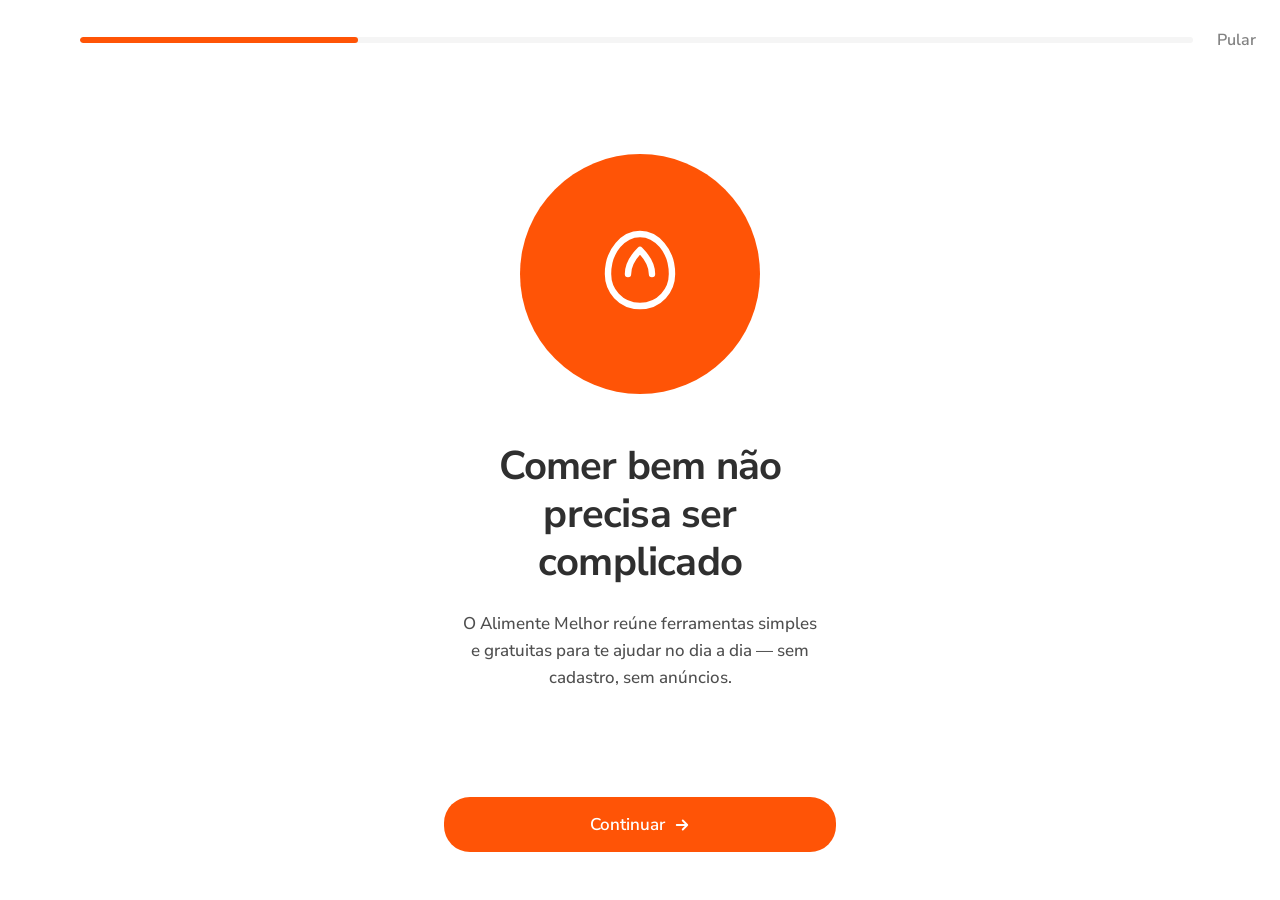
==== commit 4d228b93: "algumas melhorias no css e js, adicionado onboarding e ajustes na calculadora" ====
--- a/index.html
+++ b/index.html
@@ -2,6 +2,13 @@
 <html lang="pt-BR">
 <head>
   <meta charset="UTF-8">
+  <script>
+    try {
+      if (!localStorage.getItem('alimentemelhor:onboarding-visto')) {
+        location.replace('onboarding.html');
+      }
+    } catch (e) {}
+  </script>
   <meta name="viewport" content="width=device-width, initial-scale=1.0">
   <title>Alimente Melhor — Orientação sobre alimentação saudável</title>
   <meta name="description" content="Calculadora de IMC, receitas simples e o Guia Alimentar do Ministério da Saúde em linguagem clara. Projeto educativo da FATEC Marília.">
@@ -36,6 +43,7 @@
       <nav class="site-nav" aria-label="Navegação principal">
         <a href="calculadora.html" class="nav-link">Calculadora</a>
         <a href="peso.html" class="nav-link">Meu peso</a>
+        <a href="lembretes.html" class="nav-link">Lembretes</a>
         <a href="receitas.html" class="nav-link">Receitas</a>
         <a href="guia.html" class="nav-link">Guia</a>
         <a href="rotulo.html" class="nav-link">Rótulo</a>
@@ -156,7 +164,7 @@
           </div>
         </div>
 
-        <!-- Tela 3: Landing (central, destaque) -->
+        <!-- Tela 3: Lembretes de água (central) -->
         <div class="phone-mockup center">
           <div class="notch"></div>
           <div class="phone-status">
@@ -168,27 +176,21 @@
             </span>
           </div>
           <div class="phone-screen">
-            <div class="mockup-brand">
-              <div class="mockup-logo-square"></div>
-              <span class="mockup-brand-name">Alimente Melhor</span>
-            </div>
-            <div class="mockup-hero-headline">
-              <span style="color: #00b33f;">Alimente-se melhor</span><br>
-              <span style="color: #2f2f2f;">com o Alimente Melhor</span>
-            </div>
-            <div class="mockup-hero-cta">Calcular meu IMC →</div>
+            <div class="mockup-title">Lembretes</div>
+            <div class="mockup-result-card">
+              <span class="mockup-metric-label">COPOS HOJE</span>
+              <span class="mockup-metric-huge" style="color:#00a9dd;">5</span>
+              <span class="mockup-metric-classification" style="color:#00a9dd;">Meta: 8 copos</span>
+            </div>
+            <div class="mockup-avg">
+              <span>Próximo lembrete</span>
+              <strong>em 42 min</strong>
+            </div>
             <div class="mockup-mini-feature">
-              <div class="mockup-mini-icon" style="background:#ff5406;"></div>
+              <div class="mockup-mini-icon" style="background:#00a9dd;"></div>
               <div class="mockup-mini-text">
-                <strong>Calculadora de IMC</strong>
-                <span>Resultado em segundos</span>
-              </div>
-            </div>
-            <div class="mockup-mini-feature">
-              <div class="mockup-mini-icon" style="background:#00b33f;"></div>
-              <div class="mockup-mini-text">
-                <strong>Meu peso</strong>
-                <span>Gráfico simples</span>
+                <strong>Bebi um copo</strong>
+                <span>Toque para contar</span>
               </div>
             </div>
           </div>
@@ -269,7 +271,7 @@
   <section class="section" style="background: var(--color-paper-white);">
     <div class="container">
       <h2 class="section-heading">
-        <span class="accent-orange">Três ferramentas</span>
+        <span class="accent-orange">Ferramentas gratuitas</span>
         <span class="dark">para você começar</span>
       </h2>
       <p class="section-sub">
@@ -356,6 +358,19 @@
           <p class="feature-text">
             Digite seu CEP e encontre a unidade de saúde do SUS mais
             próxima. Atendimento gratuito.
+          </p>
+        </a>
+
+        <a href="lembretes.html" class="feature-card">
+          <div class="feature-icon plum" aria-hidden="true">
+            <svg width="30" height="30" viewBox="0 0 24 24" fill="none">
+              <path d="M12 3s6 6.5 6 11a6 6 0 01-12 0c0-4.5 6-11 6-11z" stroke="white" stroke-width="2" stroke-linejoin="round"/>
+            </svg>
+          </div>
+          <h3 class="feature-title">Lembretes de água</h3>
+          <p class="feature-text">
+            Configure avisos ao longo do dia e conte os copos que
+            você já bebeu. Simples e sem cadastro.
           </p>
         </a>
       </div>
--- a/css/style.css
+++ b/css/style.css
@@ -277,7 +277,7 @@
   flex-wrap: wrap;
 }
 
-/* Hero mockups — 5 iPhones em fanning estilo Foodnoms */
+/* Hero mockups — 5 iPhones retos, em linha, levemente sobrepostos */
 .hero-mockups {
   margin-top: var(--space-8);
   display: flex;
@@ -372,11 +372,13 @@
 }
 .phone-status-icons svg { display: block; }
 
-.phone-mockup.rotate-left-more { transform: rotate(-12deg) translateY(20px); z-index: 1; }
-.phone-mockup.rotate-left { transform: rotate(-6deg) translateY(6px); z-index: 2; }
-.phone-mockup.center { transform: translateY(-14px); z-index: 5; }
-.phone-mockup.rotate-right { transform: rotate(6deg) translateY(6px); z-index: 2; }
-.phone-mockup.rotate-right-more { transform: rotate(12deg) translateY(20px); z-index: 1; }
+/* Todos os telefones ficam retos e alinhados na mesma base — sem fan/rotação,
+   cada um sobrepõe levemente o anterior da esquerda para a direita. */
+.phone-mockup.rotate-left-more { z-index: 1; }
+.phone-mockup.rotate-left { z-index: 2; }
+.phone-mockup.center { z-index: 3; }
+.phone-mockup.rotate-right { z-index: 4; }
+.phone-mockup.rotate-right-more { z-index: 5; }
 
 /* -----------------------------------
    Conteúdo das telas dos iPhones
@@ -507,40 +509,6 @@
   font-weight: var(--weight-demibold);
 }
 
-/* Landing dentro do mockup */
-.mockup-brand {
-  display: flex;
-  align-items: center;
-  gap: 6px;
-  margin-bottom: 16px;
-}
-.mockup-logo-square {
-  width: 22px;
-  height: 22px;
-  border-radius: 6px;
-  background: #ff5406;
-}
-.mockup-brand-name {
-  font-size: 13px;
-  font-weight: var(--weight-bold);
-  color: #2f2f2f;
-}
-.mockup-hero-headline {
-  font-size: 15px;
-  font-weight: var(--weight-bold);
-  line-height: 1.2;
-  margin-bottom: 12px;
-}
-.mockup-hero-cta {
-  background: #ff5406;
-  color: #ffffff;
-  font-size: 12px;
-  font-weight: var(--weight-demibold);
-  padding: 10px 12px;
-  border-radius: 20px;
-  text-align: center;
-  margin-bottom: 14px;
-}
 .mockup-mini-feature {
   display: flex;
   align-items: center;
@@ -690,22 +658,16 @@
    Feature cards — 3 colunas em desktop
    ----------------------------------- */
 .feature-grid {
-  display: grid;
-  grid-template-columns: repeat(3, 1fr);
+  display: flex;
+  flex-wrap: wrap;
+  justify-content: center;
   gap: var(--space-3);
   max-width: 1080px;
   margin: 0 auto;
 }
 
-@media (max-width: 960px) {
-  .feature-grid { grid-template-columns: repeat(2, 1fr); }
-}
-
-@media (max-width: 560px) {
-  .feature-grid { grid-template-columns: 1fr; }
-}
-
 .feature-card {
+  flex: 0 1 320px;
   background: var(--surface-elevated);
   border-radius: var(--radius);
   padding: var(--card-padding);
@@ -729,6 +691,7 @@
 .feature-icon.green { background: var(--color-verdant-green); }
 .feature-icon.blue { background: var(--color-sky-blue); }
 .feature-icon.iris { background: var(--color-iris); }
+.feature-icon.plum { background: var(--color-plum); }
 
 .feature-title {
   font-size: var(--text-heading-sm);
@@ -1141,6 +1104,29 @@
 .fav-btn.ativo {
   background: var(--surface-primary);
 }
+
+/* -----------------------------------
+   Alternador de tema (claro/escuro)
+   ----------------------------------- */
+.theme-toggle {
+  display: inline-flex;
+  align-items: center;
+  justify-content: center;
+  width: 40px;
+  height: 40px;
+  flex-shrink: 0;
+  border-radius: var(--radius);
+  background: var(--surface-elevated);
+  color: var(--text-primary);
+  transition: background 0.15s ease, color 0.15s ease;
+}
+
+.theme-toggle:hover {
+  background: var(--color-ember-orange);
+  color: var(--color-paper-white);
+}
+
+.theme-toggle svg { display: block; }
 
 /* -----------------------------------
    Menu mobile — hambúrguer laranja
